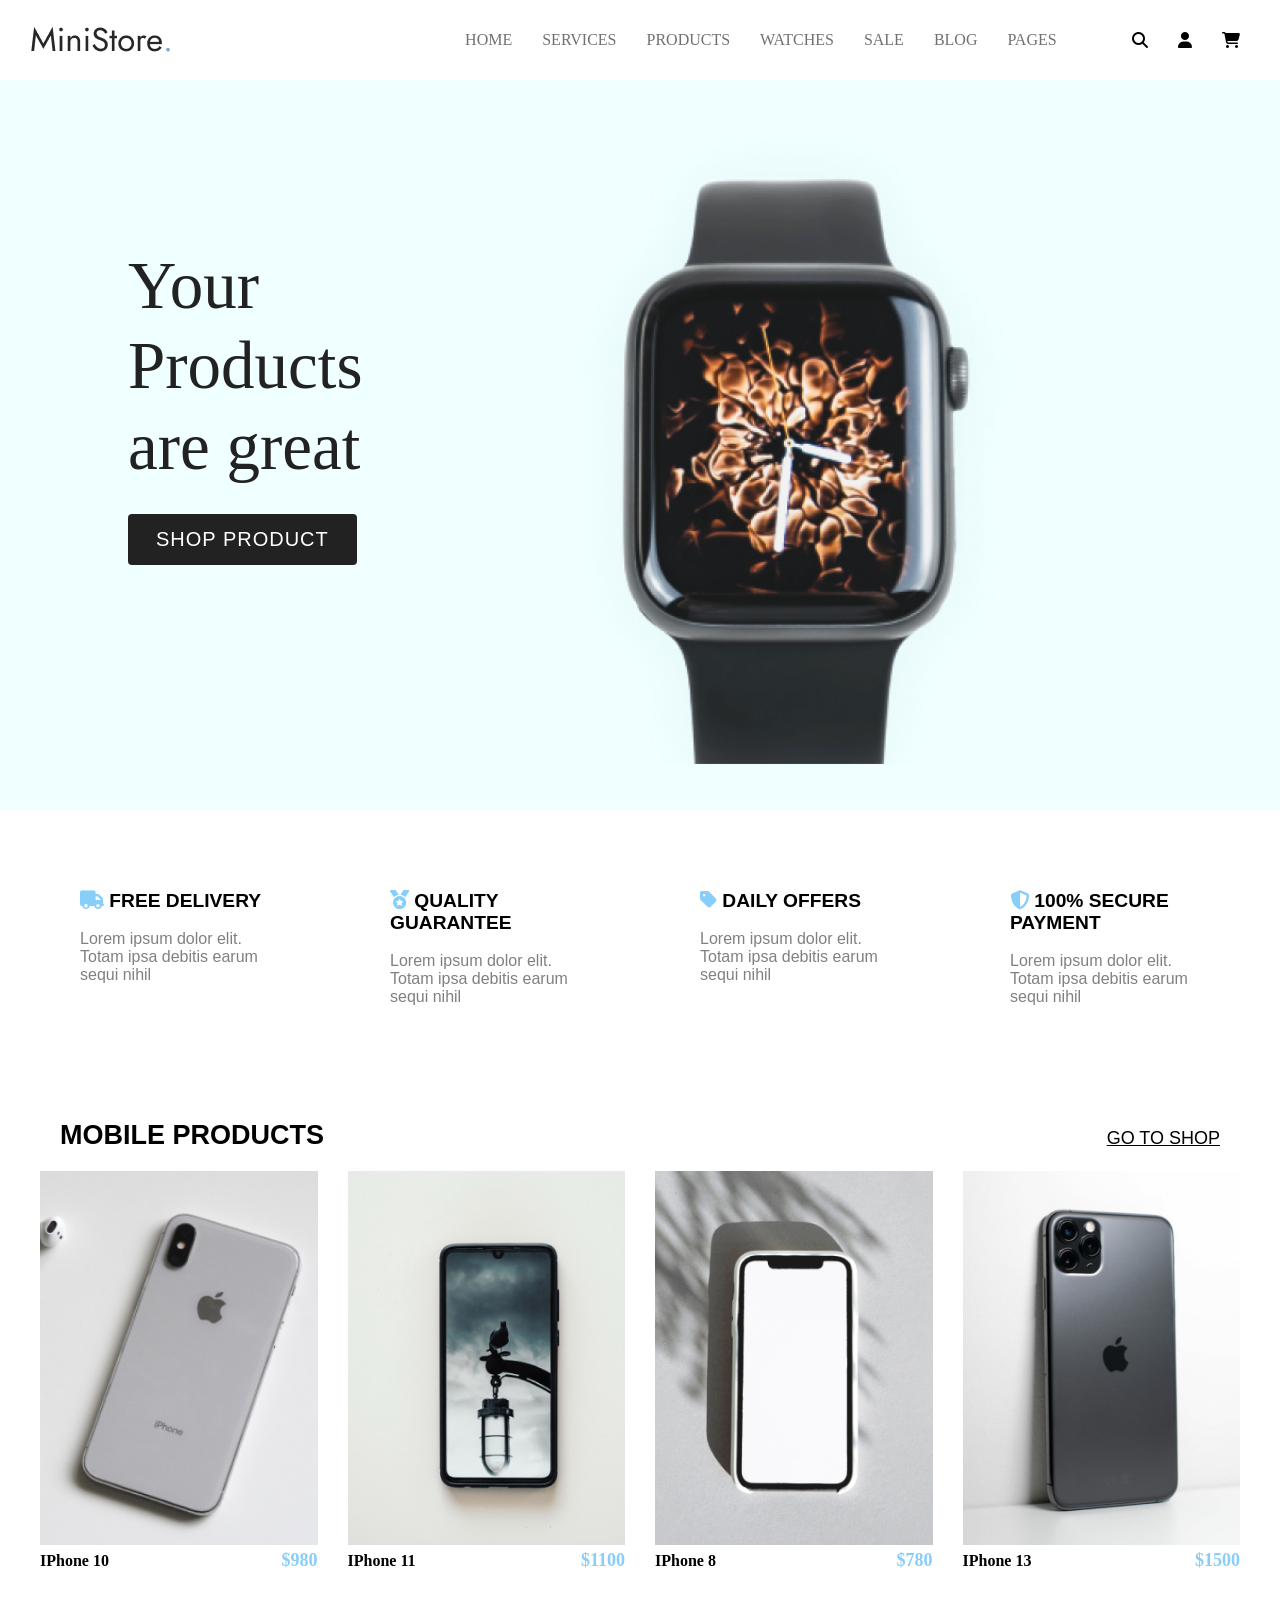
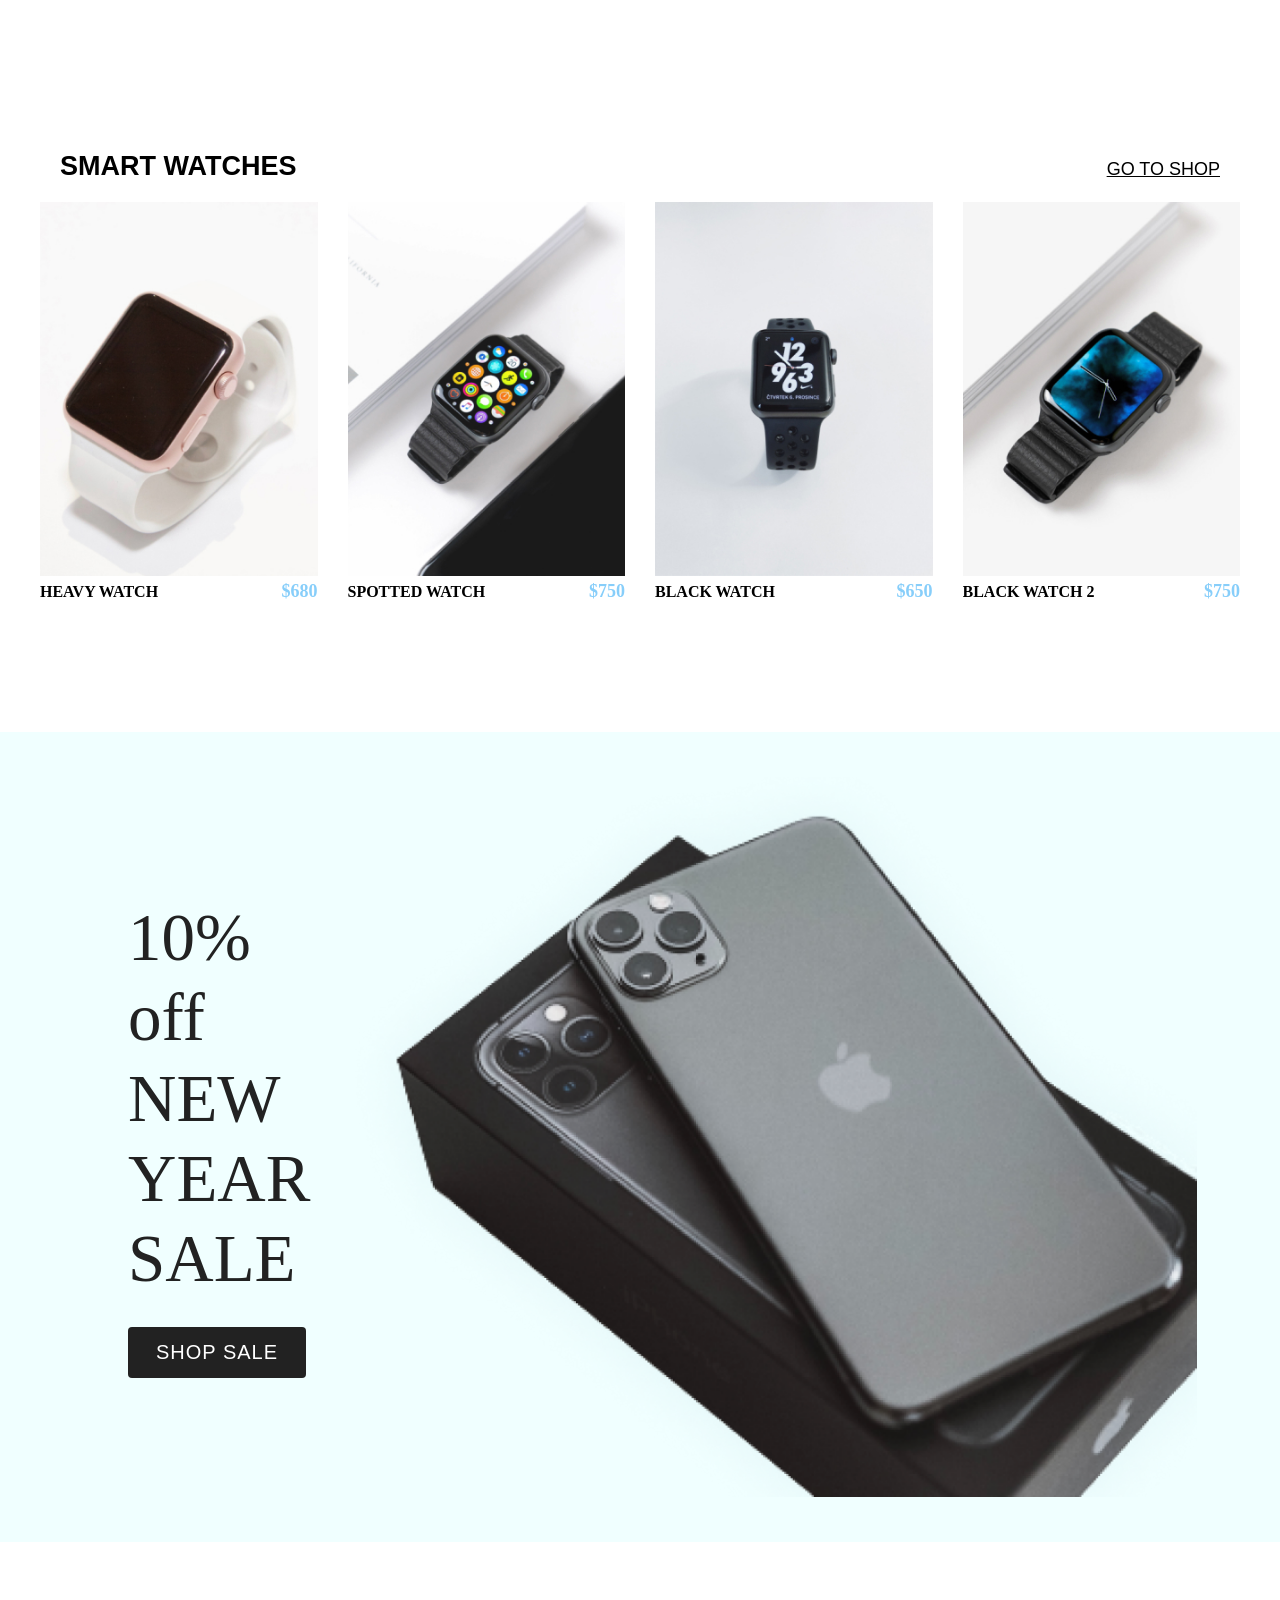
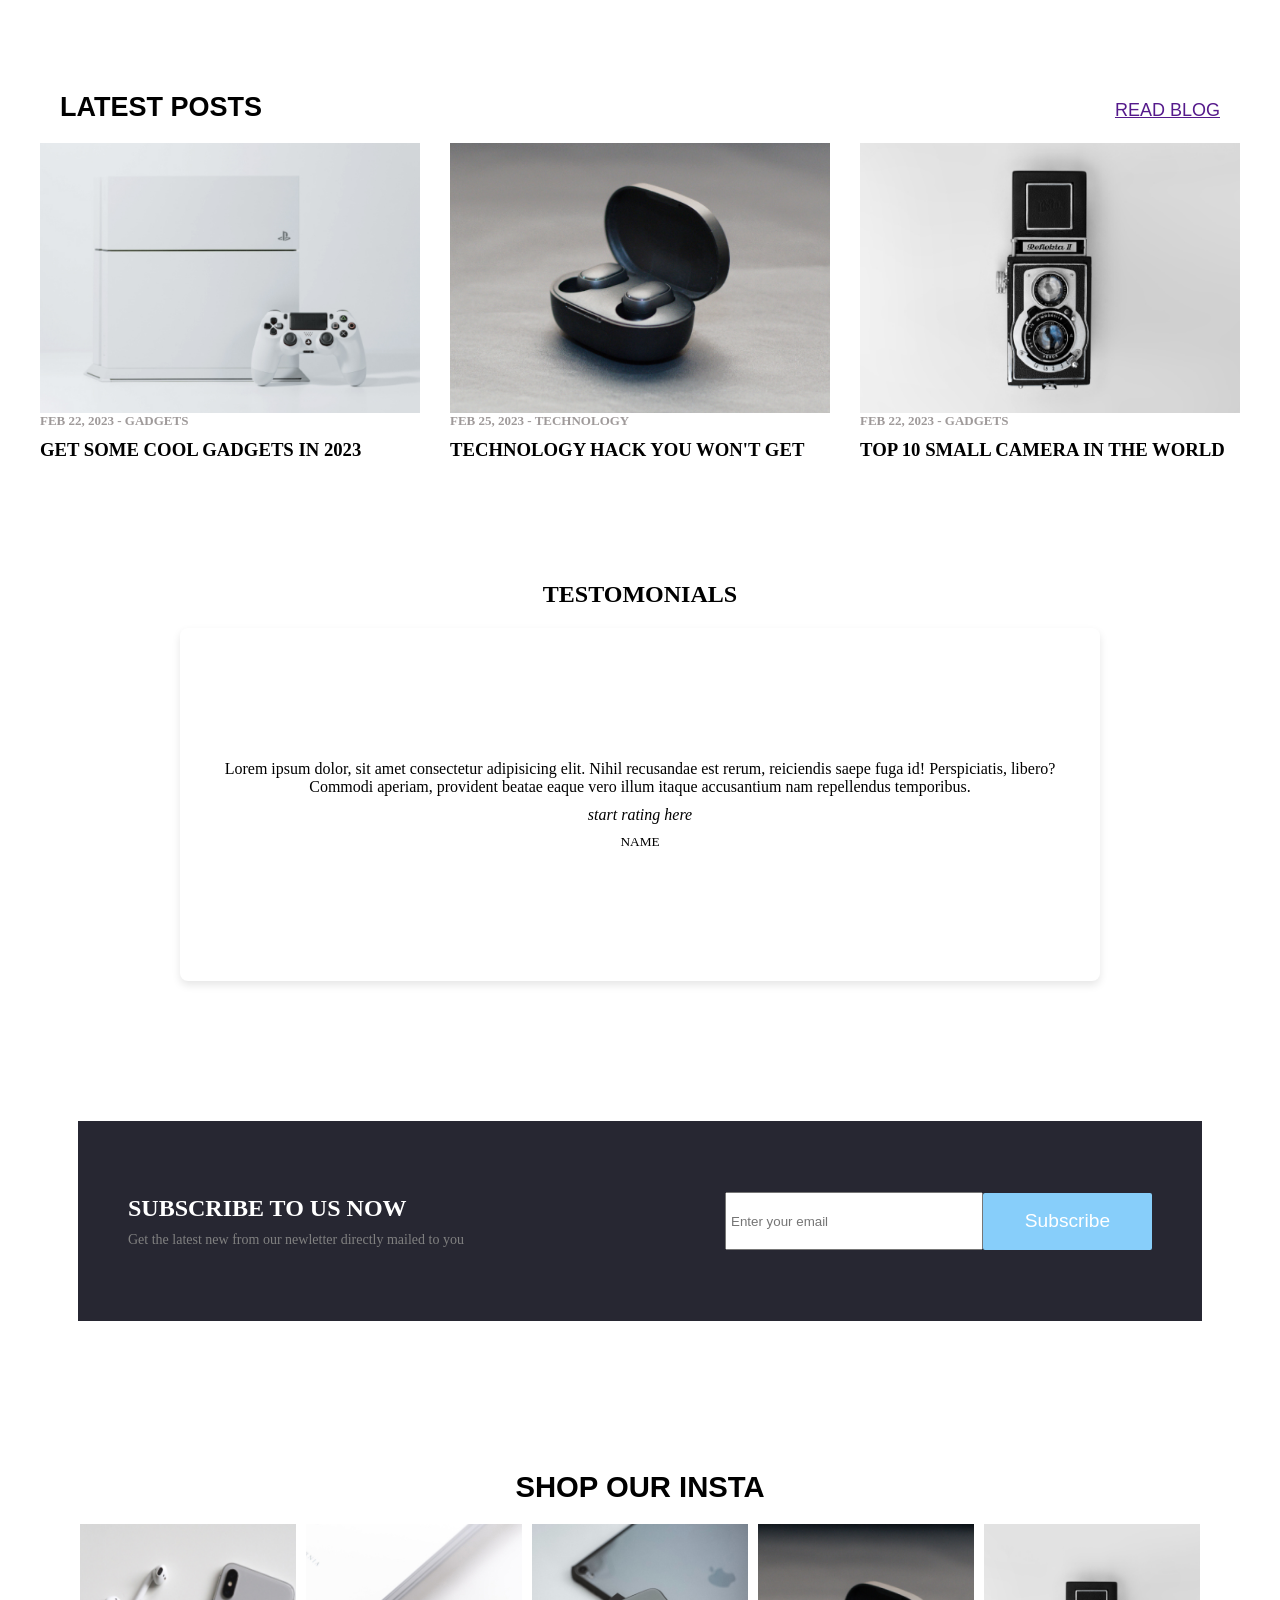
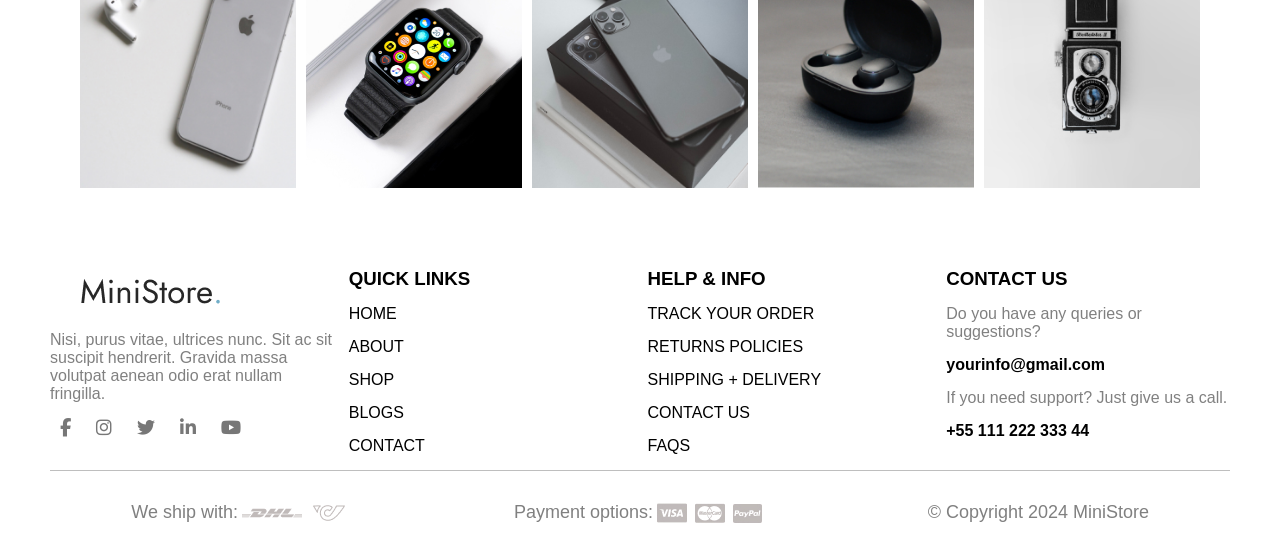
==== MiniStore/index.html @ f63fc15a "Project intialization" ====
<!DOCTYPE html>
<html lang="en">
<head>
    <meta charset="UTF-8">
    <meta name="viewport" content="width=device-width, initial-scale=1.0">
    <title>MiniStore</title>
    <link rel="stylesheet" href="nav.css">
    <link rel="stylesheet" href="home.css">
    <link rel="stylesheet" href="footer.css">
    <link rel="stylesheet" href="blog.css">
    <link rel="stylesheet" href="sale.css">
    <link rel="stylesheet" href="services.css">
    <link rel="stylesheet" href="subcribe.css">
    <link rel="stylesheet" href="testomonials.css">
    <link rel="stylesheet" href="products.css">
    <link rel="stylesheet" href="watches.css">
    <link rel="stylesheet" href="insta.css">
    <link rel="stylesheet" href="index.css">
    <link rel="stylesheet" href="container.css">
    <link rel="stylesheet" href="https://cdnjs.cloudflare.com/ajax/libs/font-awesome/6.6.0/css/all.min.css" integrity="sha512-Kc323vGBEqzTmouAECnVceyQqyqdsSiqLQISBL29aUW4U/M7pSPA/gEUZQqv1cwx4OnYxTxve5UMg5GT6L4JJg==" crossorigin="anonymous" referrerpolicy="no-referrer" />
</head>
<body>
    <nav>
        <div class="logo"><img src="./images/main-logo.png" alt="MiniStore" /></div>
        <div class="util">
            <a href="#">HOME</a>
            <a href="#">SERVICES</a>
            <a href="#">PRODUCTS</a>
            <a href="#">WATCHES</a>
            <a href="#">SALE</a>
            <a href="#">BLOG</a>
            <a class="pages">
                PAGES 
                <div class="pages-content">
                    <section class="page">
                        ABOUT
                    </section>

                    <section class="page">
                        BLOG
                    </section>

                    <section class="page">
                        SHOP
                    </section>

                    <section class="page">
                        CART
                    </section>

                    <section class="page">
                        CHECKOUT
                    </section>

                    <section class="page">
                        SINGLE POST
                    </section>

                    <section class="page">
                        SINGLE PRODUCT
                    </section>

                    <section class="page">
                        CONTACT
                    </section>
                </div>
            </a>
        </div>
        <div class="search-prof-cart">
            <i class="fa-solid fa-magnifying-glass"></i>
            <i class="fa-solid fa-user"></i>
            <i class="fa-solid fa-cart-shopping"></i>
        </div>
    </nav>
    <div class="search-window hidden">
        <section class="bar">
                <div class="searchbar"><input type="text" placeholder=" Type and press enter"><i class="fa-solid fa-magnifying-glass"></i> </div>
            <small>browse categories</small>
            <ul class="cats">
                <li class="category">Mobile Phones</li> / <li class="category">Mobile Phones</li> /<li class="category">Mobile Phones</li> /<li class="category">Mobile Phones</li> /
            </ul>
        </section>
    </div>
    <div class="container">
        <div class="home">
            <div class="home-cards">
                <div class="home-card">
                        <div class="left-side">
                            <h4 class="banner-text">
                                Your Products are great
                            </h4>
                            <button class="shop-product">SHOP PRODUCT</button>
                        </div>
                        <div class="img-container">
                            <img src="./images/banner-image.png" alt="banner-image" class="banner">
                        </div>
                </div>
            </div>
        </div>
        <div class="services">
            <div class="service">
                
                <h4><i class="fa-solid fa-truck"></i> FREE DELIVERY</h4>
                <br>
                <p class="bottom-text">Lorem ipsum dolor elit. Totam ipsa debitis earum sequi nihil </p>
            </div>
            <div class="service">
                
                <H4><i class="fa-solid fa-medal"></i> QUALITY GUARANTEE</H4>
                <br>
                <p class="bottom-text">Lorem ipsum dolor elit. Totam ipsa debitis earum sequi nihil </p>
            </div>
            <div class="service">
                
                <H4><i class="fa-solid fa-tag"></i> DAILY OFFERS</H4>
                <br>
                <p class="bottom-text">Lorem ipsum dolor elit. Totam ipsa debitis earum sequi nihil </p>
            </div>
            <div class="service">
                
                <H4><i class="fa-solid fa-shield-halved"></i> 100% SECURE PAYMENT</H4>
                <br>
                <p class="bottom-text">Lorem ipsum dolor elit. Totam ipsa debitis earum sequi nihil </p>
            </div>
        </div>


        <div class="products">
            <div class="product-title"><h2>MOBILE PRODUCTS</h2> <a href="">GO TO SHOP</a></div>
            <div class="cards">
                <div class="card">
                    <button class="add-cart">Add to Cart  <i class="fa-solid fa-cart-shopping"></i></button>
                    <img src="./images/product-item1.jpg" alt="" class="product-image">
                    <div class="info">
                        <h4 class="product-name">IPhone 10</h4>
                        <h4 class="price">$980</h4>
                    </div>
                </div>
                <div class="card">
                    <button class="add-cart">Add to Cart  <i class="fa-solid fa-cart-shopping"></i></button>
                    <img src="./images/product-item2.jpg" alt="" class="product-image">
                    <div class="info">
                        <h4 class="product-name">IPhone 11</h4>
                        <h4 class="price">$1100</h4>
                    </div>
                </div>
                <div class="card">
                    <button class="add-cart">Add to Cart   <i class="fa-solid fa-cart-shopping"></i></button>
                    <img src="./images/product-item3.jpg" alt="" class="product-image">
                    <div class="info">
                        <h4 class="product-name">IPhone 8</h4>
                        <h4 class="price">$780</h4>
                    </div>
                </div>
                <div class="card">
                    <button class="add-cart">Add to Cart  <i class="fa-solid fa-cart-shopping"></i></button>
                    <img src="./images/product-item4.jpg" alt="" class="product-image">
                    <div class="info">
                        <h4 class="product-name">IPhone 13</h4>
                        <h4 class="price">$1500</h4>
                    </div>
                </div>
            </div>
        </div>
        
        <div class="watches">
            <div class="products">
                <div class="product-title"><h2>SMART WATCHES</h2> <a href="">GO TO SHOP</a></div>
                <div class="cards">
                    <div class="card">
                        <button class="add-cart">Add to Cart <i class="fa-solid fa-cart-shopping"></i></button>
                        <img src="./images/product-item6.jpg" alt="" class="product-image">
                        <div class="info">
                            <h4 class="product-name">HEAVY WATCH</h4>
                            <h4 class="price">$680</h4>
                        </div>
                    </div>
                    <div class="card">
                        <button class="add-cart">Add to Cart <i class="fa-solid fa-cart-shopping"></i></button>
                        <img src="./images/product-item7.jpg" alt="" class="product-image">
                        <div class="info">
                            <h4 class="product-name">SPOTTED WATCH</h4>
                            <h4 class="price">$750</h4>
                        </div>
                    </div>
                    <div class="card">
                        <button class="add-cart">Add to Cart <i class="fa-solid fa-cart-shopping"></i></button>
                        <img src="./images/product-item8.jpg" alt="" class="product-image">
                        <div class="info">
                            <h4 class="product-name">BLACK WATCH</h4>
                            <h4 class="price">$650</h4>
                        </div>
                    </div>
                    <div class="card">
                        <button class="add-cart">Add to Cart <i class="fa-solid fa-cart-shopping"></i></button>
                        <img src="./images/product-item9.jpg" alt="" class="product-image">
                        <div class="info">
                            <h4 class="product-name">BLACK WATCH 2</h4>
                            <h4 class="price">$750</h4>
                        </div>
                </div>
            </div>
            
        </div>

        <div class="sale">
            <div class="home">
                <div class="home-cards">
                    <div class="home-card">
                            <div class="left-side">
                                <h4 class="banner-text">
                                    10% off <br>
                                    NEW YEAR SALE
                                </h4>
                                <button class="shop-product">SHOP SALE</button>
                            </div>
                            <div class="img-container">
                                <img src="./images/single-image1.png" alt="banner-image" class="banner">
                            </div>
                    </div>
                </div>
            </div>
        </div>


        <div class="blog">
                <div class="blog-title"><h2>LATEST POSTS</h2> <a href="">READ BLOG</a></div>
                <div class="blog-cards">
                    <div class="blog-card">
                        <img src="./images/post-item1.jpg" alt="" class="blog-image">
                        <div class="blog-info">
                            <h4>FEB 22, 2023 - GADGETS</h4>
                            <h3>GET SOME COOL GADGETS IN 2023</h3>
                        </div>
                    </div>
                    <div class="blog-card">
                        <img src="./images/post-item2.jpg" alt="" class="blog-image">
                        <div class="blog-info">
                            <h4>FEB 25, 2023 - TECHNOLOGY</h4>
                            <h3>TECHNOLOGY HACK YOU WON'T GET</h3>
                        </div>
                    </div>
                    <div class="blog-card">
                        <img src="./images/post-item3.jpg" alt="" class="blog-image">
                        <div class="blog-info">
                            <h4>FEB 22, 2023 - GADGETS</h4>
                            <h3>TOP 10 SMALL CAMERA IN THE WORLD</h3>
                        </div>
                    </div>
                </div>

                
        </div>

        <div class="testomonials">
            <h2>TESTOMONIALS</h2>
            <div class="t-card">
                Lorem ipsum dolor, sit amet consectetur adipisicing elit. Nihil recusandae est rerum, reiciendis saepe fuga id! Perspiciatis, libero? Commodi aperiam, provident beatae eaque vero illum itaque accusantium nam repellendus temporibus.
                <i>start rating here</i>
                <small>NAME</small>
            </div>
        </div>


        <div class="subscribe">
            <div class="text-content">
                <h3>SUBSCRIBE TO US NOW</h3>
                <p>Get the latest new from our newletter directly mailed to you</p>
            </div>
            <div class="input-sub">
                <input type="text" class="sub-text" placeholder=" Enter your email"><button class="sub-btn">Subscribe</button>
            </div>
        </div>


        <div class="insta">
            <div class="insta-title"><H3>SHOP OUR INSTA</H3></div>
            <div class="insta-cards">
                <div class="insta-card">
                    <i class="fab fa-instagram"></i>
                    <img src="./images/insta-item1.jpg" alt="" class="insta-image">
                </div>
                <div class="insta-card">
                    <i class="fab fa-instagram"></i>
                    <img src="./images/insta-item2.jpg" alt=""class='insta-image'>
                </div>
                <div class="insta-card">
                    <i class="fab fa-instagram"></i>
                    <img src="./images/insta-item3.jpg" alt="" class="insta-image">
                </div>
                <div class="insta-card">
                    <i class="fab fa-instagram"></i>
                    <img src="./images/insta-item4.jpg" alt="" class="insta-image">
                </div>
                <div class="insta-card">
                    <i class="fab fa-instagram"></i>
                    <img src="./images/insta-item5.jpg" alt="" class="insta-image">
                </div>
                
            </div>
        </div>


        <footer id="footer">
            <div class="company-social">
                <div class="logo">
                    <img src="./images/main-logo.png" alt="MiniStore" />
                </div>
                <div class="bottom-text">
                    Nisi, purus vitae, ultrices nunc. Sit ac sit suscipit hendrerit. Gravida massa volutpat aenean odio erat nullam fringilla.
                </div>
                <div class="socials">
                    <a href="https://www.facebook.com" target="_blank">
                        <i class="fab fa-facebook-f"></i>
                    </a>
                    <a href="https://www.instagram.com" target="_blank">
                        <i class="fab fa-instagram"></i>
                    </a>
                    <a href="https://www.twitter.com" target="_blank">
                        <i class="fab fa-twitter"></i>
                    </a>
                    <a href="https://www.linkedin.com" target="_blank">
                        <i class="fab fa-linkedin-in"></i>
                    </a>
                    <a href="https://www.youtube.com" target="_blank">
                        <i class="fab fa-youtube"></i>
                    </a>
                </div>
            </div>
            <div class="quick-links">
                <h3>QUICK LINKS</h3>
                <a>HOME</a>
                <a>ABOUT</a>
                <a>SHOP</a>
                <a>BLOGS</a>
                <a>CONTACT</a>
            </div>
            <div class="help">
                <h3>HELP & INFO</h3>
                <a>TRACK YOUR ORDER</a>
                <a>RETURNS POLICIES</a>
                <a>SHIPPING + DELIVERY</a>
                <a>CONTACT US</a>
                <a>FAQS</a>
            </div>
            <div class="contact-us">
                <h3>CONTACT US</h3>
                <p>Do you have any queries or suggestions?</p>
                <h4>yourinfo@gmail.com</h4>
                <p>If you need support? Just give us a call.</p>
                <h4>+55 111 222 333 44</h4>
            </div>
            <div class='line'></div>
            <div class="ship-with">
                <p>We ship with: </p>
                <img src="./images/dhl.png" alt="">
                <img src="./images/shippingcard.png" alt="">
            </div>
            <div class="payment-methods">
                <p>Payment options: </p>
                <img src="./images/visa.jpg" alt="">  
                <img src="./images/mastercard.jpg" alt="">
                <img src="./images/paypal.jpg" alt="">
            </div>
            <div class="copyright">
                <p>© Copyright 2024 MiniStore</p>
            </div>

        </footer>
        
    </div>
    <script src="index.js"></script>
</body>
</html>
---- MiniStore/nav.css ----
nav{
    display: grid;
    grid-template-columns: repeat(12,1fr);
    position: fixed;
    background-color: white;
    width: 100%;
    height: 80px;
    z-index: 10000000000;
}
.logo{
    display: flex;
    grid-column: 1/3;
    /* background-color: aqua; */
    align-items: center;
    padding-left:30px ;
}
.util{
    grid-column: 3/11;
    /* background-color: bisque; */
    display: flex;
    justify-content: flex-end;
    gap: 30px;
    padding-right:10px ;
    align-items: center;
}
.util a{
    text-decoration: none;
    color:#717171;
}
.util a:hover{
    color:#72AEC8;
    transition: 0.4s;
}
.search-prof-cart{
    padding-left: 10px;
    grid-column: 11/14;
    /* background-color: seagreen; */
    display: flex;
    gap: 30px;
    align-items: center;
    justify-content: flex-end;
    margin-right: 40px;
}
.search-prof-cart i:hover{
    cursor: pointer;
}
.hidden{
    display: none;
}
.pages:hover{
    cursor: pointer;
}
.pages {

}
  
.pages-content {
    display: none;
    position: absolute;
    background-color: #f9f9f9;
    z-index: 1;
}
  
.pages:hover .pages-content {
    display: flex;
    flex-direction: column;
    background-color: whitesmoke;
    border: 0.4px solid black;
    width: 180px;
    justify-content: space-around;
    color:black;
}
.pages-content .page:hover{
    background-color: #d1d0d6de;
}
.page{
    padding: 10px;
}
.search-window{
    /* border-radius: 5px;
    border: 1px solid black; */
    width: 100%;
    height: 100%;
}
.search-window .bar{
    display: flex;
    justify-content: center;
    align-items: center;
    gap: 10px;
    flex-direction: column;
}
.searchbar{
    width: 100%;
}
.search-window .bar .searchbar input{
    border: 1px solid black;
    border-radius: 20px;
    width: 70%;
    height: 30px;
}
---- MiniStore/home.css ----
.home {
    display: flex;
    justify-content: center;
    align-items: center;
    height: 90vh;
    background-color: azure;
}

.home-cards {
    width: 80%;
    display: flex;
    justify-content: space-between;
    align-items: center;
    max-width: 1200px;
    padding: 28px;
}

.home-card {
    display: flex;
    width: 100%;
    justify-content: space-between;
    align-items: center;
}

.left-side {
    flex: 6;
    padding-right: 28px;
}

.banner-text {
    font-size: 67px;
    color: #222;
    line-height: 1.2;
    font-weight: 300;
}

.shop-product {
    margin-top: 28px;
    background-color: #222;
    color: white;
    padding: 14px 28px;
    font-size: 20px;
    border: none;
    border-radius: 4px;
    cursor: pointer;
    letter-spacing: 1px;
    text-transform: uppercase;
    transition: background-color 0.3s ease;
}

.shop-product:hover {
    background-color: #444;
}

.img-container {
    flex: 4;
    display: flex;
    justify-content: center;
    align-items: center;
}

.img-container img {
    max-width: 100dvh;
    height: 80dvh;
}
---- MiniStore/footer.css ----
#footer{
    margin: 50px;
    display: grid;
    grid-template-columns: repeat(12,1fr);
    grid-template-rows: repeat(3,1fr);
    gap: 15px;
    font-family: 'Segoe UI', Tahoma, Geneva, Verdana, sans-serif;
}
/* start footer upper*/
.company-social{

    display: flex;
    grid-column: 1/4;
    grid-row: 1/3;
    flex-direction: column;
    flex-wrap: wrap;
    width: 100%;
    gap: 15px;
}
.quick-links{

    display: flex;
    grid-column: 4/7;
    grid-row: 1/3;
    flex-direction: column;
    flex-wrap: wrap;
    width: 100%;
    gap: 15px;
}
.quick-links a:hover{
    color: #0073e6;
    transition: 0.2s;
    cursor: pointer;
}
.help a:hover{
    color: #0073e6;
    transition: 0.2s;
    cursor: pointer;
}
.help h4{
    font-weight: lighter;
}
.help{

    display: flex;
    grid-column: 7/10;
    grid-row: 1/3;
    flex-direction: column;
    flex-wrap: wrap;
    width: 100%;
    gap: 15px;
}
.contact-us{
    width: 100%;
    display: flex;
    grid-column: 10/13;
    grid-row: 1/3;
    flex-direction: column;
    flex-wrap: wrap;
    gap: 15px;
}
.contact-us p{
    color: grey;
}

.socials a {
    text-decoration: none;
    color: #777;
    font-size: 18px; /* adjust icon size*/
    transition: color 0.3s;
    margin: 10px;
}

.socials a:hover {
    color: #0073e6;
}
/* end footer upper*/

/* start footer lower*/
.ship-with, .payment-methods, .copyright{
    display: flex;
    justify-content: center;
    align-items: center;
    color: grey;
    font-size: large;
    font-family: 'Segoe UI', Tahoma, Geneva, Verdana, sans-serif;
}
.ship-with{
    grid-row: 3/4;
    grid-column: 1/5;
}
.payment-methods{
    grid-row: 3/4;
    grid-column: 5/9;
}
.payment-methods img ,.ship-with img{
    margin: 4px;
}
.copyright{
    display: flex;
    grid-row: 3/4;
    grid-column: 9/13;
}
/* end footer lower*/
.line{/*i want to override margin of the footer and give the line 100vw for width*/
    grid-column: 1/13;
    grid-row: 3/3;
    border-top: solid 1px rgba(0, 0, 0, 0.253) ;
}
---- MiniStore/blog.css ----
.blog{
    font-weight: light;
    padding: 30px;
    margin: 10px;

}
.blog-cards{
    display: grid;
    grid-template-columns: repeat(3,1fr);
    gap: 30px;
    margin: auto;
    width: 100%;
}
.blog-title{
    display: flex;
    justify-content: space-between;
    align-items: baseline;
    padding: 10px;
    margin: 10px;
    font-weight: lighter;
    font-size: large;
    font-family:Arial, Helvetica, sans-serif;
}
.blog-card{
    position: relative;
    display: flex;
    grid-column: span 1;
    flex-direction: column;
    overflow: hidden;
    width: 100%;

}
.blog-image{
    width: 100%;
    display: block;
}

.blog-info{
    display: flex;
    flex-direction: column;
    gap: 10px;
    align-items: baseline;

}
.blog-info h4{
    color: rgb(159, 154, 154);
    font-size: small;
    
}
---- MiniStore/sale.css ----
.sale{
    margin-top: 100px;
    margin-bottom: 100px;
}
---- MiniStore/services.css ----
.services{
    font-family: sans-serif;
    display: flex;
    justify-content: space-around;
    padding: 10px;
    margin: 10px;
    font-weight: lighter;
}
.service{
    display: flex;
    flex-direction: column;
    height: 100px;
    background-color: white;
    padding: 60px;
    width: 350px;
}
.service h4{
    font-size: larger;
}
.bottom-text{
    color: grey;
}
.service h4 i{
    color: lightskyblue;
}
---- MiniStore/subcribe.css ----
.subscribe{
    display: grid;
    width: 80%;
    grid-template-columns: repeat(12,1fr);
    margin: auto;
    margin-top: 100px;
    margin-bottom: 100px;
    background-color: rgb(39, 39, 50);
    color: white;
    padding: 50px;
    font-family: 'Times New Roman', Times, serif;
    height: 100px;
}
.subscribe .text-content{
    grid-column: 1/8;
    display: flex;
    justify-content: center;
    flex-direction: column;
}
.text-content h3{
    font-size: 24px;
}
.text-content p{
    font-weight: light;
    margin-top: 10px;
    font-size: 14px;
    color: grey;
}
.subscribe .input-sub{
    grid-column: 8/13;
    display: flex;
    align-items: center;
    justify-content: center;
}
.input-sub input{
    width: 60%;
    height: 6dvh;
    outline: none;
    margin-right: 0;
}

.sub-btn{
    background-color: lightskyblue;
    width: 40%;
    height: 6.3dvh;
    color: white;
    font-size: larger;
    outline-color: transparent;
    border: none;
    border-radius: 2px;
    margin-left: 0;
}
.sub-btn:hover{
    background-color: rgb(39, 39, 50);
    transition: .3s;
}
---- MiniStore/testomonials.css ----
.testomonials {
    height: 400px;
    margin: 50px;
    display: flex;
    flex-direction: column;
    align-items: center;
    justify-content: center; 
    text-align: center;
    padding: 40px;
}

.testomonials h2 {
    margin: 0; /* Remove default margin if needed */
    padding-bottom: 20px; /* Add space below the heading if desired */
}

.t-card {
    background-color: white;
    padding: 20px; 
    border-radius: 8px; 
    box-shadow: 0 4px 8px rgba(0, 0, 0, 0.1);
    max-width: 80%; 
    margin: 0 auto;
    text-align: center; 
    height: 80%;
    display: flex;
    align-items: center;
    flex-direction: column;
    justify-content: center;
    gap: 10px;
}
---- MiniStore/products.css ----
.products{
    font-weight: light;
    padding: 30px;
    margin: 10px;

}
.cards{
    display: grid;
    grid-template-columns: repeat(12,1fr);
    gap: 30px;
    margin: auto;
    width: 100%;
}
.product-title{
    display: flex;
    justify-content: space-between;
    align-items: baseline;
    padding: 10px;
    margin: 10px;
    font-weight: lighter;
    font-size: large;
    font-family:Arial, Helvetica, sans-serif;
}
.card{
    position: relative;
    display: flex;
    grid-column: span 3;
    flex-direction: column;
    overflow: hidden;
    width: 100%;

}
.product-image{
    width: 100%;
    display: block;
}
.add-cart {
    position: absolute;
    top: 80%; /* start from the middle of the card*/
    left: 50%;
    width: 300px; 
    height: 40px;
    background-color: rgb(31, 30, 30);
    color: white;
    border-radius: 3px;
    font-family: 'Segoe UI', Tahoma, Geneva, Verdana, sans-serif;
    font-size: large;
    transform: translate(-50%, 50%); /* center the button and start off-screen */
    transition: transform 0.3s ease, opacity 0.3s ease; /* smooth transiotn for hover*/
    opacity: 0; 
    border: none;
    text-align: center;
}

.card:hover .add-cart {
    transform: translate(-50%, -50%); /*center the button in the middle*/
    opacity: 1; /* Show button on hover */
}

.add-cart:hover {
    background-color: lightskyblue; 
    transition: 0.6s; 
}
.info{
    display: flex;
    justify-content: space-between;
    align-items: baseline;
}
.price {
    font-size: large;
    color:  lightskyblue;
    margin-top: 5px;
}
.products a{
    color: black;
    font-weight: lighter;
    text-decoration-line: underline ;
    font-size: 18px;
}
.products a:hover{
    text-decoration: none;
}
---- MiniStore/watches.css ----
.watches{
    margin-top: 100px;
    margin-bottom: 100px;
}
.products{
    font-weight: light;
    padding: 30px;
    margin: 10px;

}
.cards{
    display: grid;
    grid-template-columns: repeat(12,1fr);
    gap: 30px;
    margin: auto;
    width: 100%;
}
.product-title{
    display: flex;
    justify-content: space-between;
    align-items: baseline;
    padding: 10px;
    margin: 10px;
    font-weight: lighter;
    font-size: large;
    font-family:Arial, Helvetica, sans-serif;
}
.card{
    position: relative;
    display: flex;
    grid-column: span 3;
    flex-direction: column;
    overflow: hidden;
    width: 100%;

}
.product-image{
    width: 100%;
    display: block;
}
.add-cart {
    position: absolute;
    top: 80%; /* start from the middle of the card*/
    left: 50%;
    width: 300px; 
    height: 40px;
    background-color: rgb(31, 30, 30);
    color: white;
    border-radius: 3px;
    font-family: 'Segoe UI', Tahoma, Geneva, Verdana, sans-serif;
    font-size: large;
    transform: translate(-50%, 50%); /* center the button and start off-screen */
    transition: transform 0.3s ease, opacity 0.3s ease; /* smooth transiotn for hover*/
    opacity: 0; /* Initially hidden */
    border: none;
    text-align: center;
}

.card:hover .add-cart {
    transform: translate(-50%, -50%); /*center the button in the middle*/
    opacity: 1; /* Show button on hover */
}

.add-cart:hover {
    background-color: lightskyblue; 
    transition: 0.6s; 
}
.info{
    display: flex;
    justify-content: space-between;
    align-items: baseline;
}
.price {
    font-size: large;
    color:  lightskyblue;
    margin-top: 5px;
}
.products a{
    color: black;
    font-weight: lighter;
    text-decoration-line: underline ;
    font-size: 18px;
}
.products a:hover{
    text-decoration: none;
}
---- MiniStore/insta.css ----
.insta{
    font-weight: light;
    padding: 30px;
    margin: 50px;
}
.insta-cards{
    display: grid;
    grid-template-columns: repeat(5,1fr);
    gap: 10px;
    margin: auto;
    width: 100%;
    height: 100%;
}
.insta-title{
    display: flex;
    justify-content: center;
    align-items: baseline;
    padding: 10px;
    margin: 10px;
    font-weight: lighter;
    font-size: 25px;
    font-family:Arial, Helvetica, sans-serif;
}
.insta-card{
    position: relative;
    display: flex;
    grid-column: span 1;
    flex-direction: column;
    overflow: hidden;
    width: 100%;

}
.insta-image{
    display: block;
    width: 100%;
    height: 100%;
    object-fit: cover;
}

.insta-card i{
    position: absolute;
    top: 50%; /* start from the middle of the card*/
    left: 50%;
    border-radius: 3px;
    transform: translate(-50%, 50%); /* center the button and start off-screen */
    transition: transform 0.7s ease, opacity 0.3s ease; /* smooth transiotn for hover*/
    opacity: 0; /* Initially hidden */
    font-size: 2rem;
}

.insta-card:hover i{
    transform: translate(-50%, -50%); /*center the button in the middle*/
    opacity: 1; /* Show button on hover */
}
---- MiniStore/index.css ----
*{
    padding: 0;
    margin: 0;
}
body {
    min-height: 100vh;}
html, body {
    height: 100%;
    margin: 0;
    padding: 0;
}
---- MiniStore/container.css ----
.container{
    margin: 0;
    padding: 9;
}
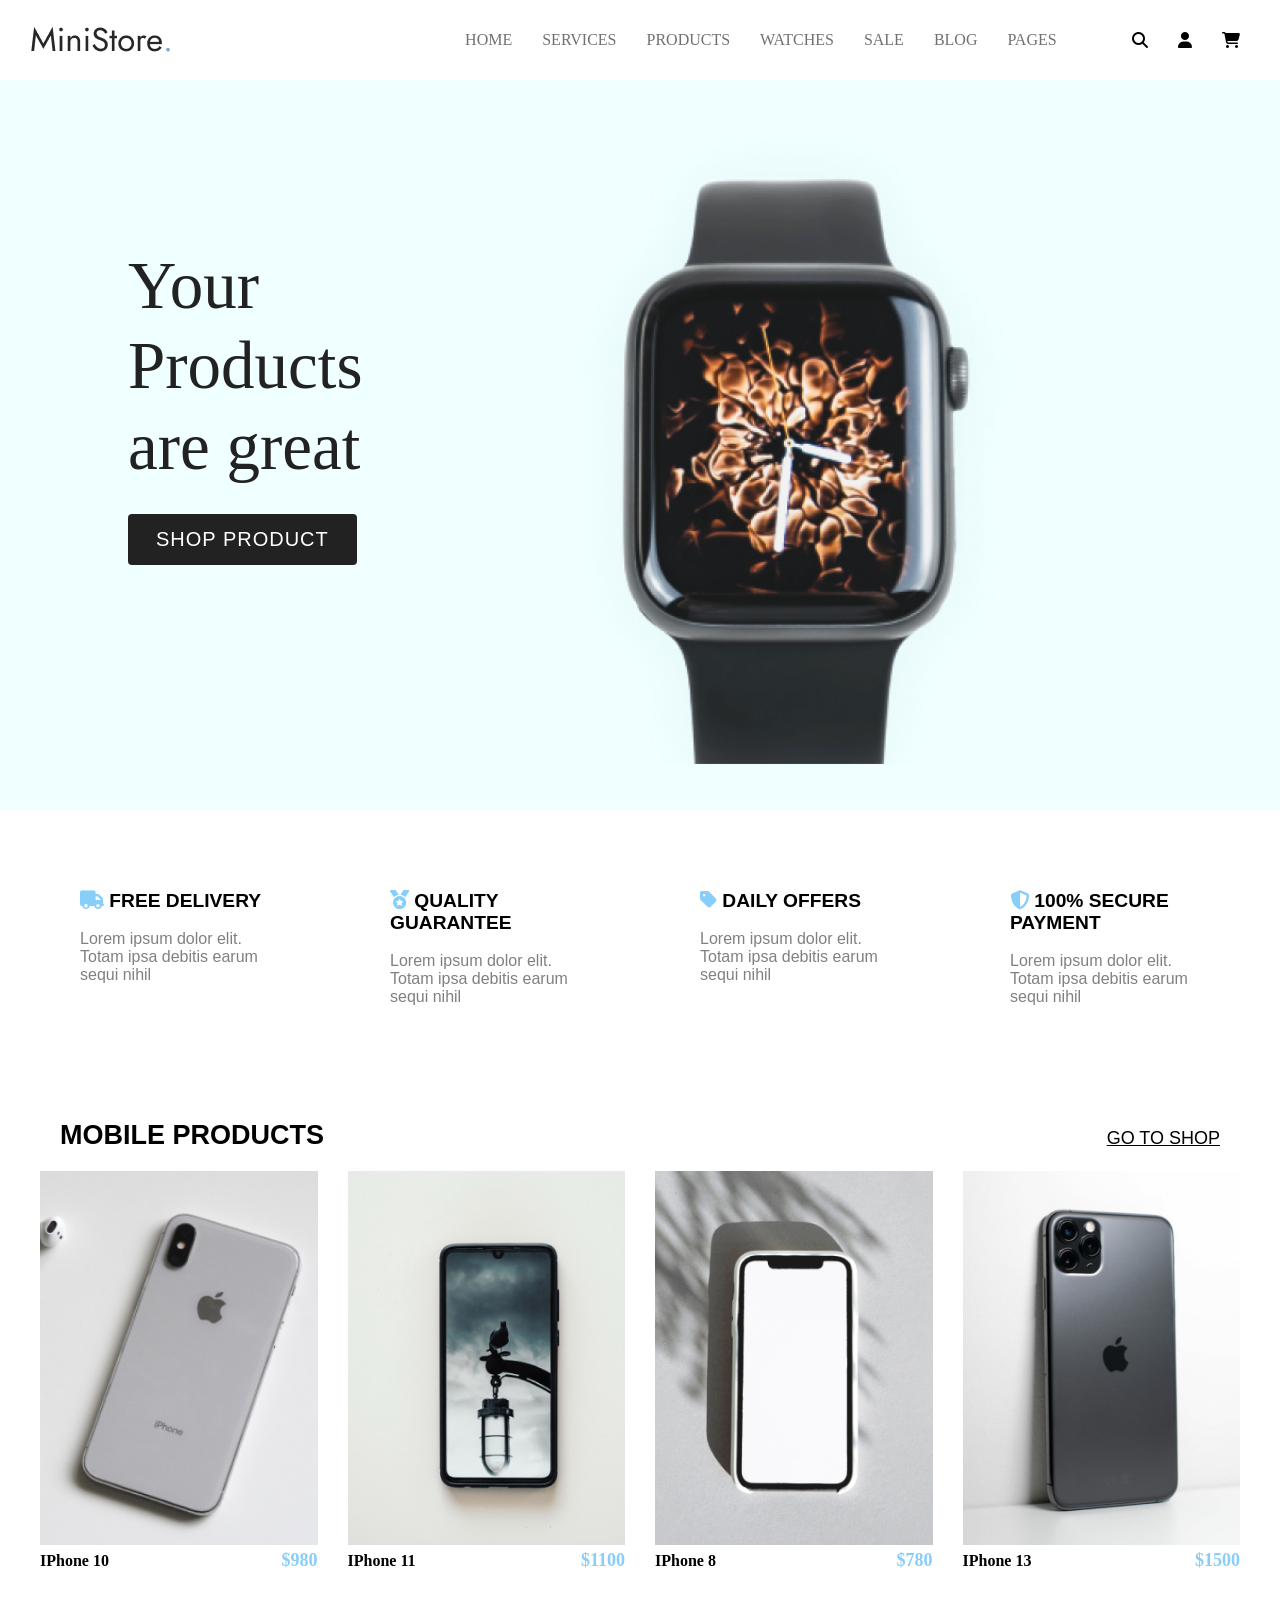
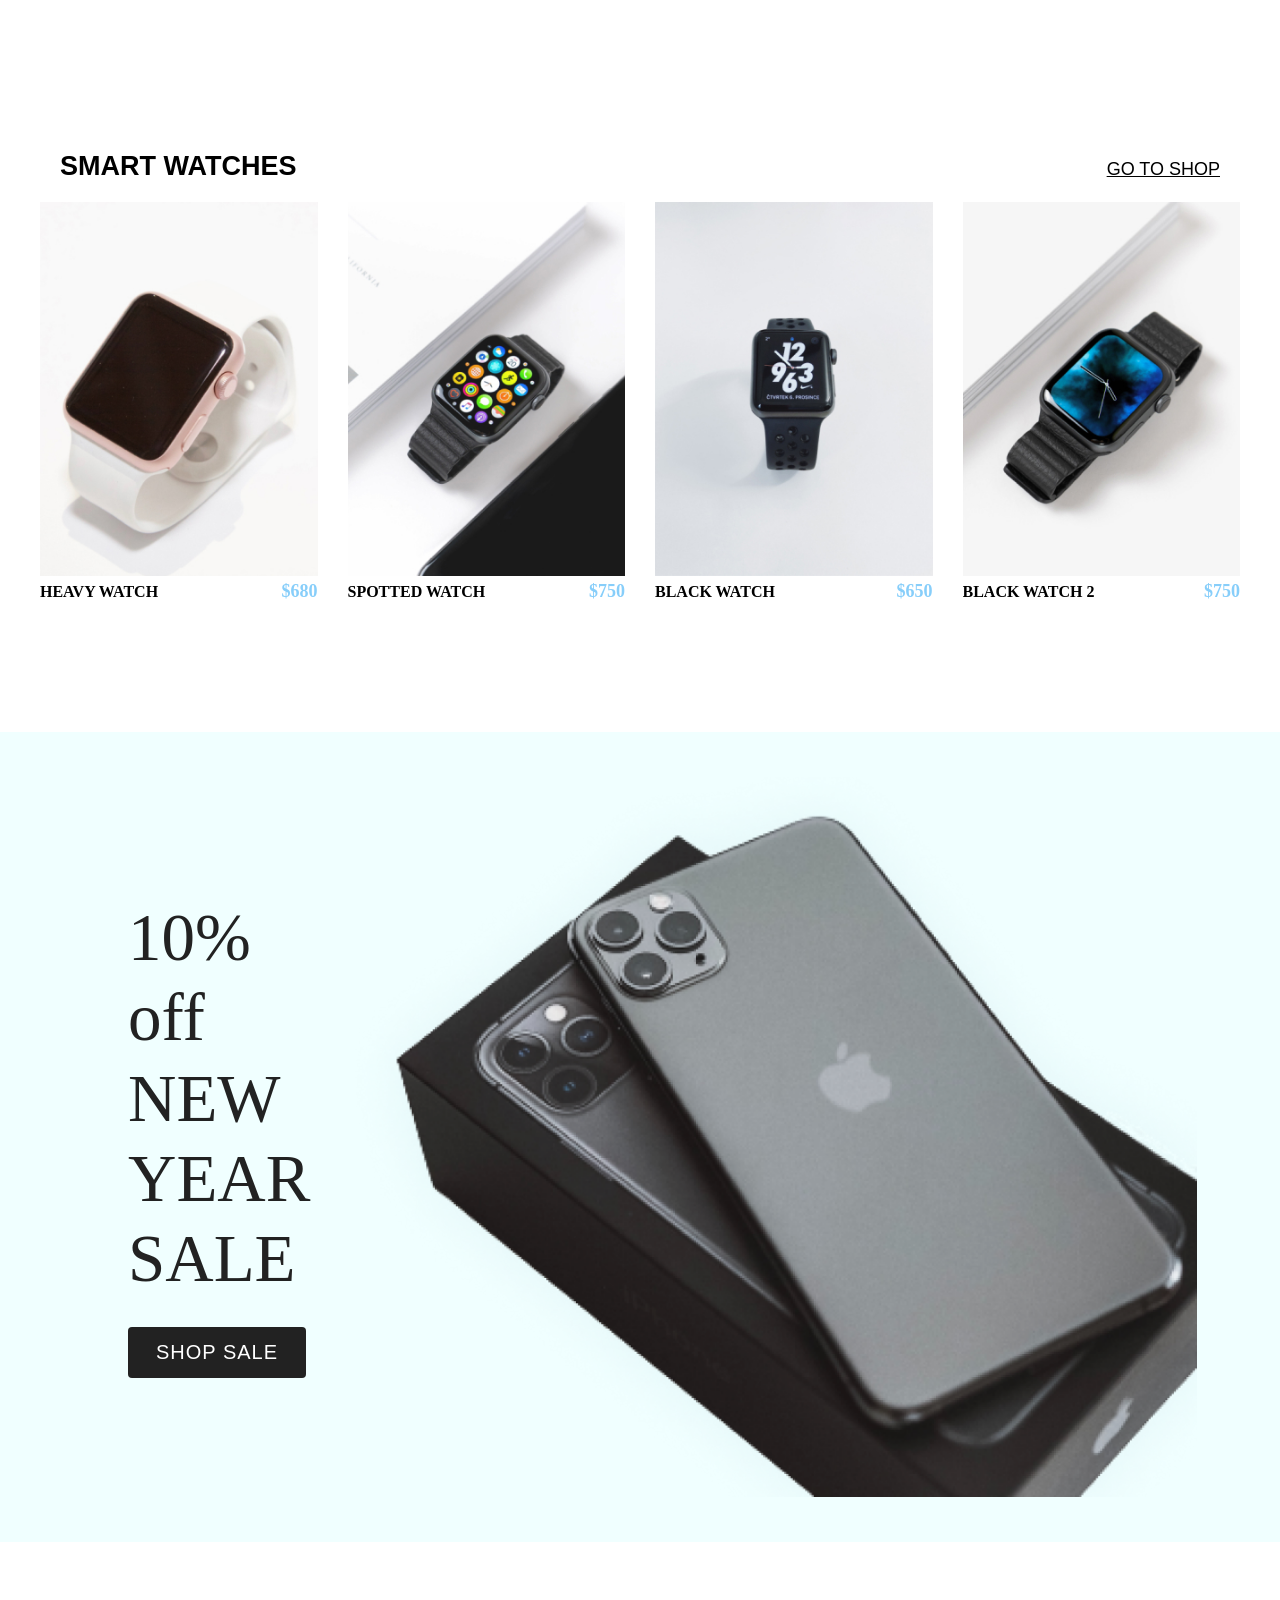
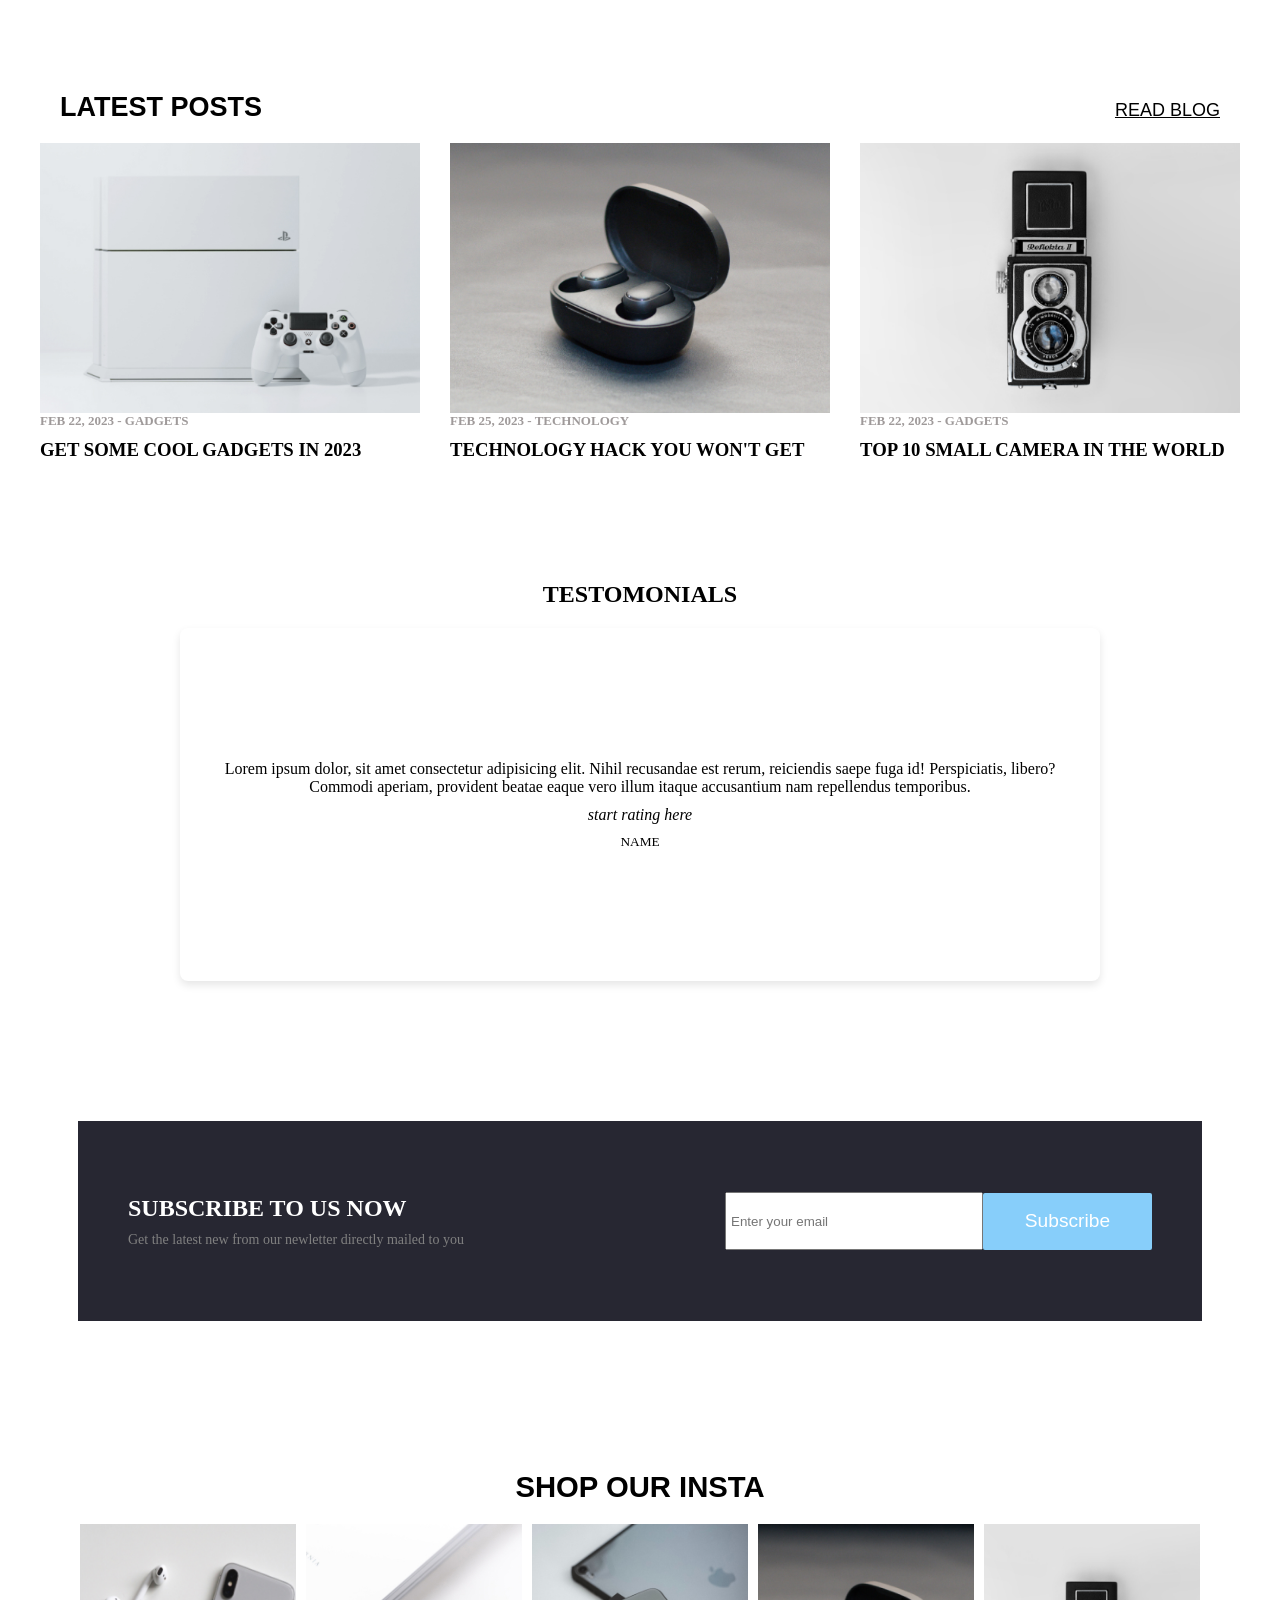
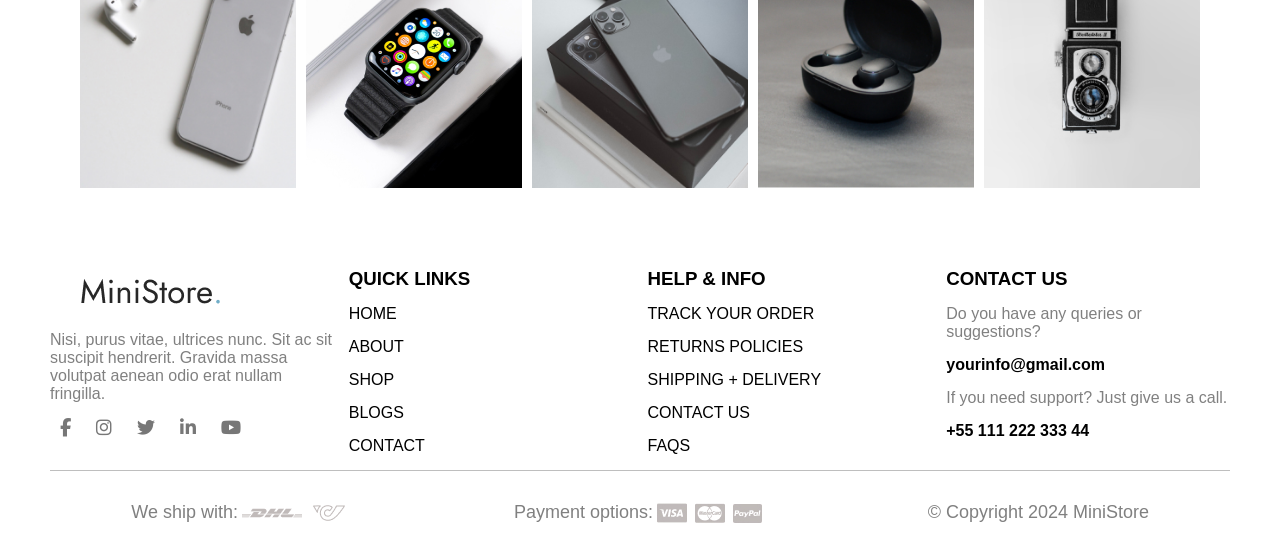
==== commit b0baa1cc: "Made utilities in nav into ul" ====
--- a/MiniStore/index.html
+++ b/MiniStore/index.html
@@ -22,50 +22,51 @@
 <body>
     <nav>
         <div class="logo"><img src="./images/main-logo.png" alt="MiniStore" /></div>
-        <div class="util">
-            <a href="#">HOME</a>
-            <a href="#">SERVICES</a>
-            <a href="#">PRODUCTS</a>
-            <a href="#">WATCHES</a>
-            <a href="#">SALE</a>
-            <a href="#">BLOG</a>
-            <a class="pages">
-                PAGES 
+        <ul class="util">
+            <li><a href="#">HOME</a></li>
+            <li><a href="#">SERVICES</a></li>
+            <li><a href="#">PRODUCTS</a></li>
+            <li><a href="#">WATCHES</a></li>
+            <li><a href="#">SALE</a></li>
+            <li><a href="#">BLOG</a></li>
+            <li class="pages">
+                <a href="#">PAGES</a>
                 <div class="pages-content">
                     <section class="page">
                         ABOUT
                     </section>
-
+        
                     <section class="page">
                         BLOG
                     </section>
-
+        
                     <section class="page">
                         SHOP
                     </section>
-
+        
                     <section class="page">
                         CART
                     </section>
-
+        
                     <section class="page">
                         CHECKOUT
                     </section>
-
+        
                     <section class="page">
                         SINGLE POST
                     </section>
-
+        
                     <section class="page">
                         SINGLE PRODUCT
                     </section>
-
+        
                     <section class="page">
                         CONTACT
                     </section>
                 </div>
-            </a>
-        </div>
+            </li>
+        </ul>
+        
         <div class="search-prof-cart">
             <i class="fa-solid fa-magnifying-glass"></i>
             <i class="fa-solid fa-user"></i>
--- a/MiniStore/nav.css
+++ b/MiniStore/nav.css
@@ -98,3 +98,6 @@
     width: 70%;
     height: 30px;
 }
+.util{
+    list-style: none;
+}
--- a/MiniStore/blog.css
+++ b/MiniStore/blog.css
@@ -46,4 +46,13 @@
     color: rgb(159, 154, 154);
     font-size: small;
     
+}
+.blog a{
+    color: black;
+    font-weight: lighter;
+    text-decoration-line: underline ;
+    font-size: 18px;
+}
+.blog a:hover{
+    text-decoration: none;
 }
--- a/MiniStore/index.css
+++ b/MiniStore/index.css
@@ -9,3 +9,9 @@
     margin: 0;
     padding: 0;
 }
+@media(max-width:600px) {
+    .container {
+        padding-left: 3rem;
+        padding-right: 2rem;
+    }
+}
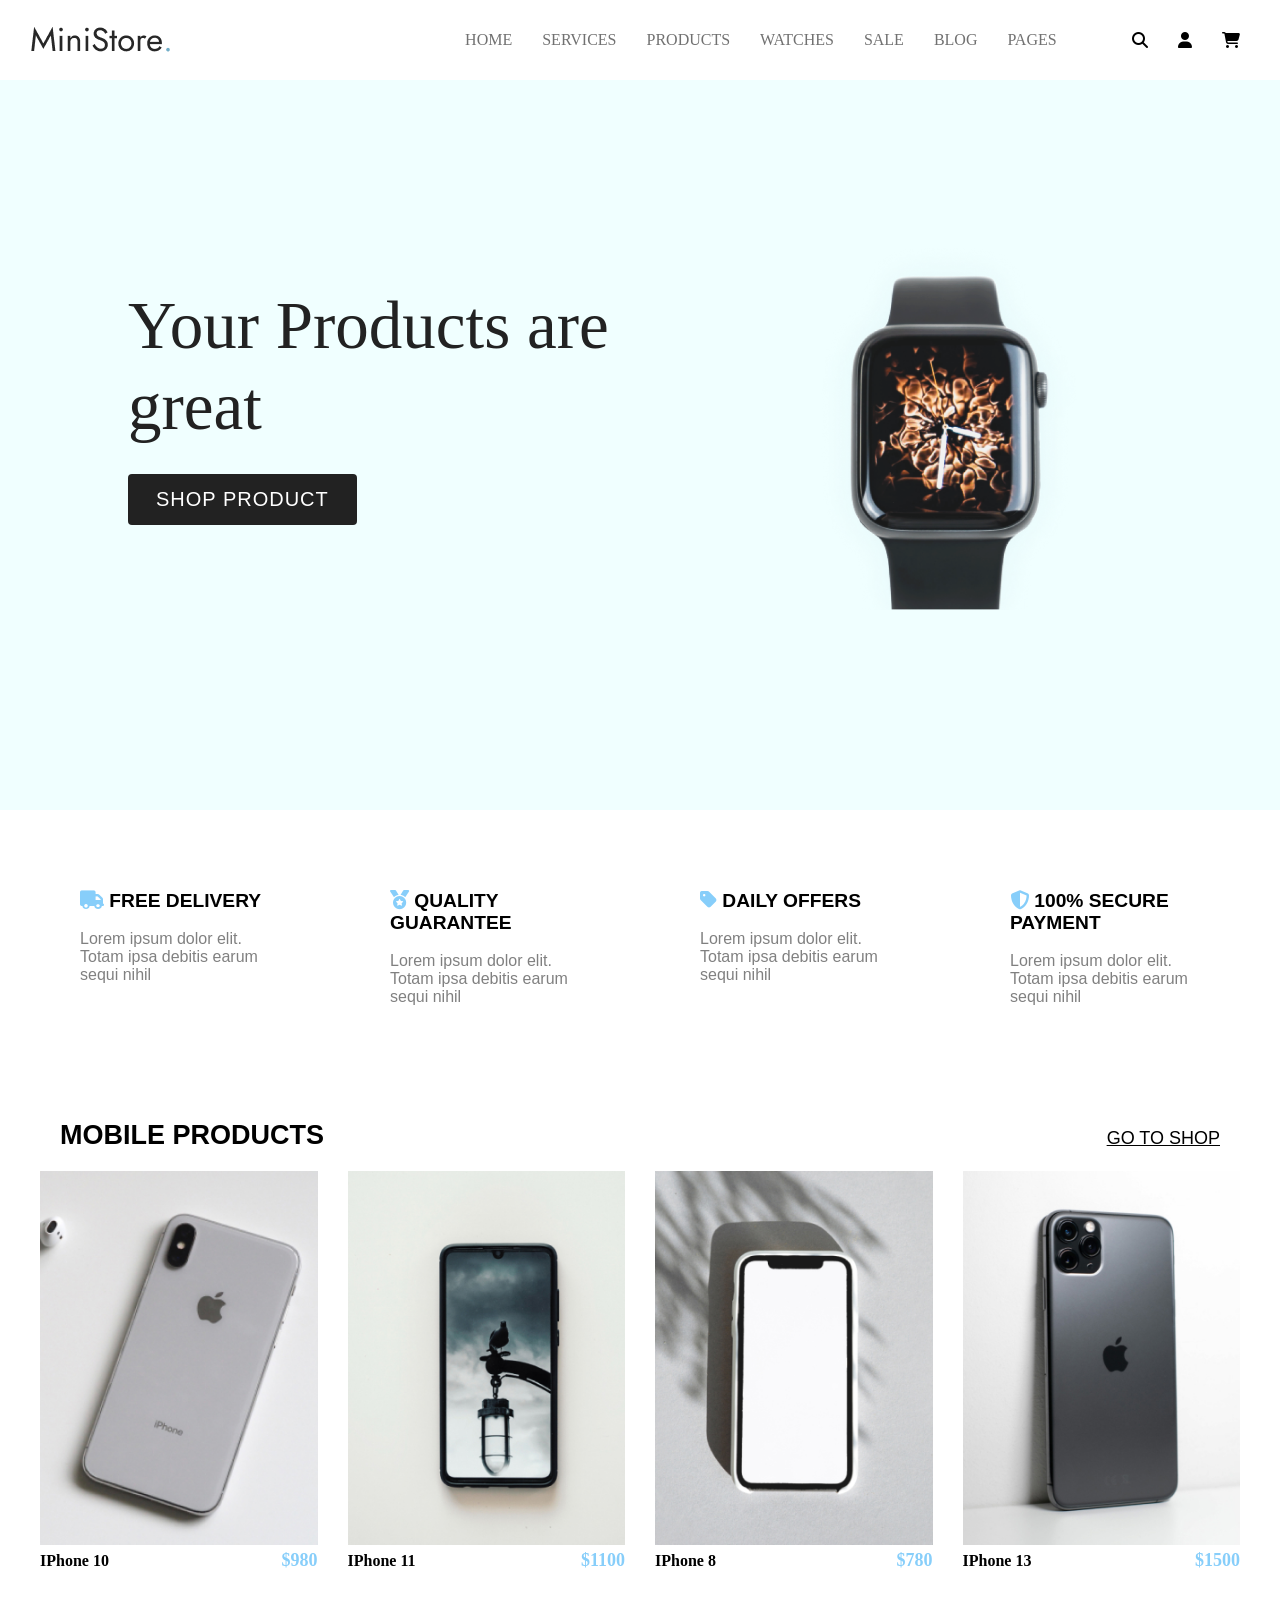
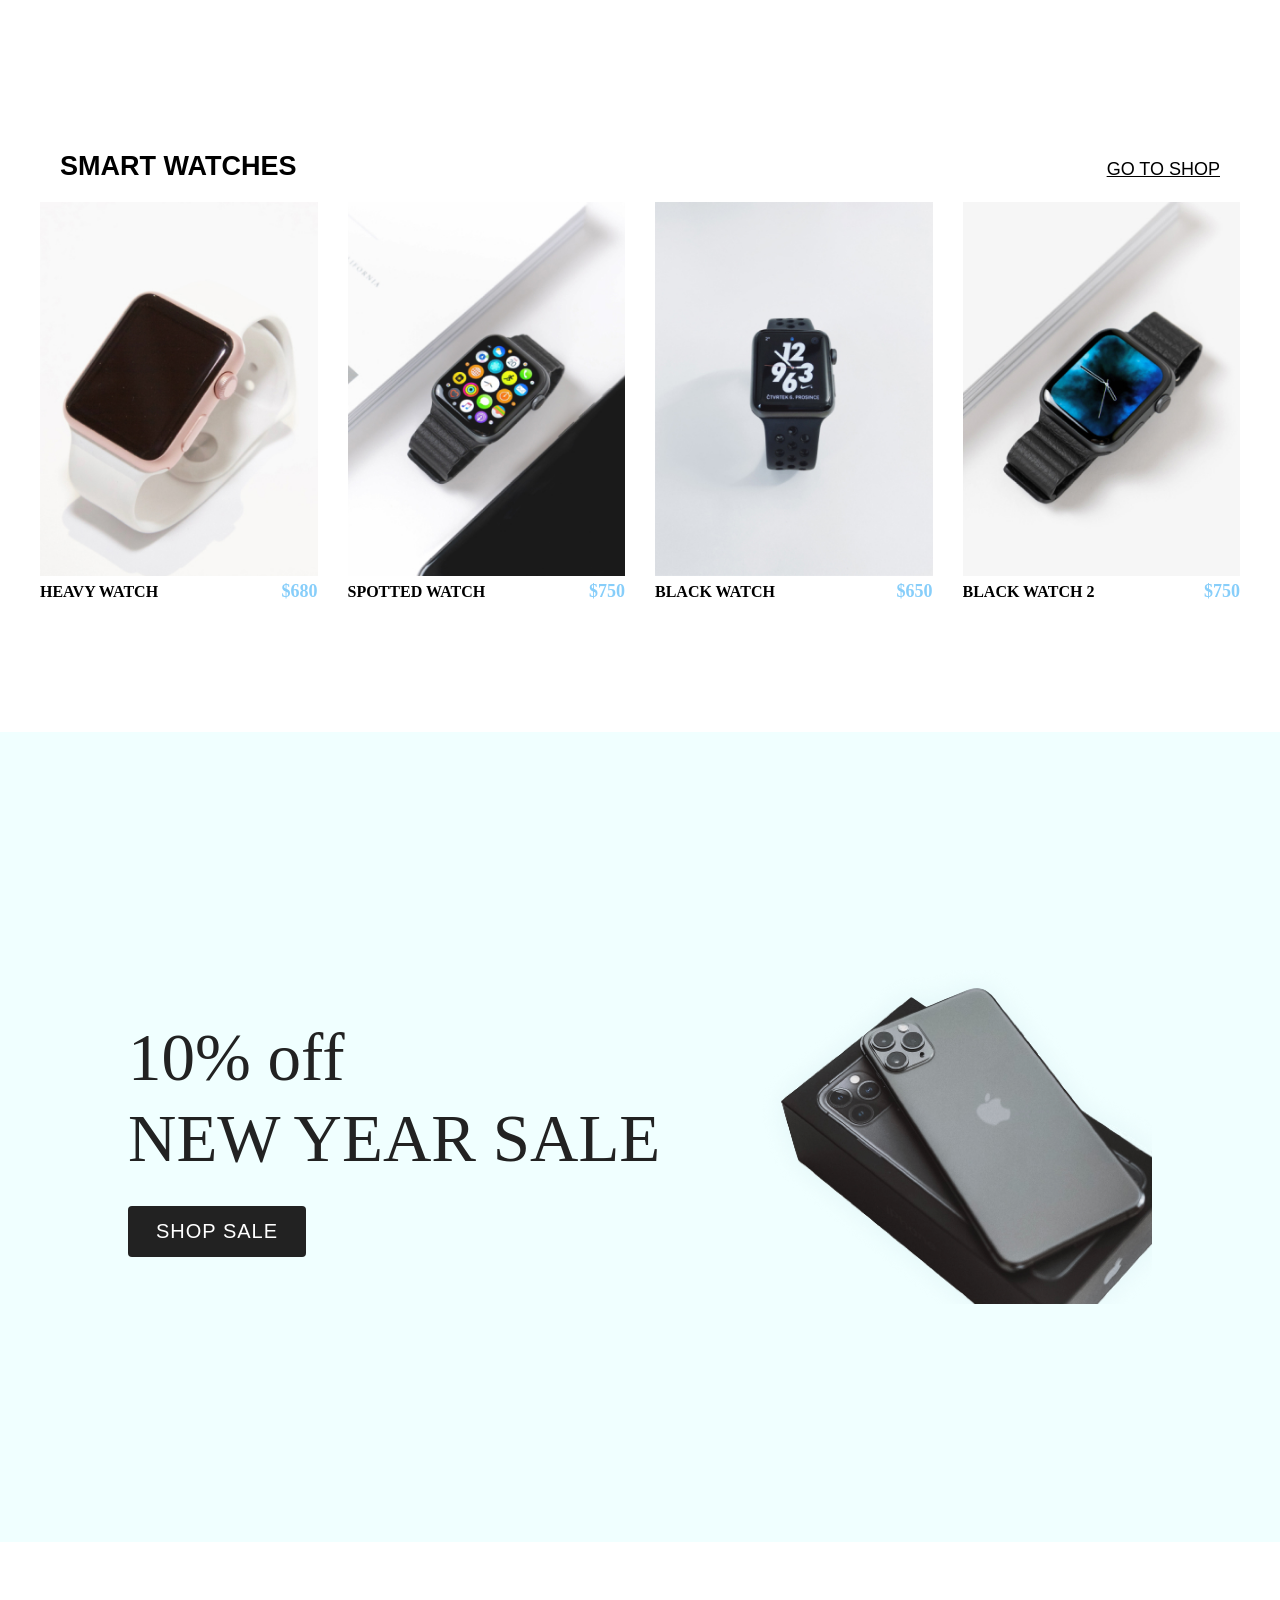
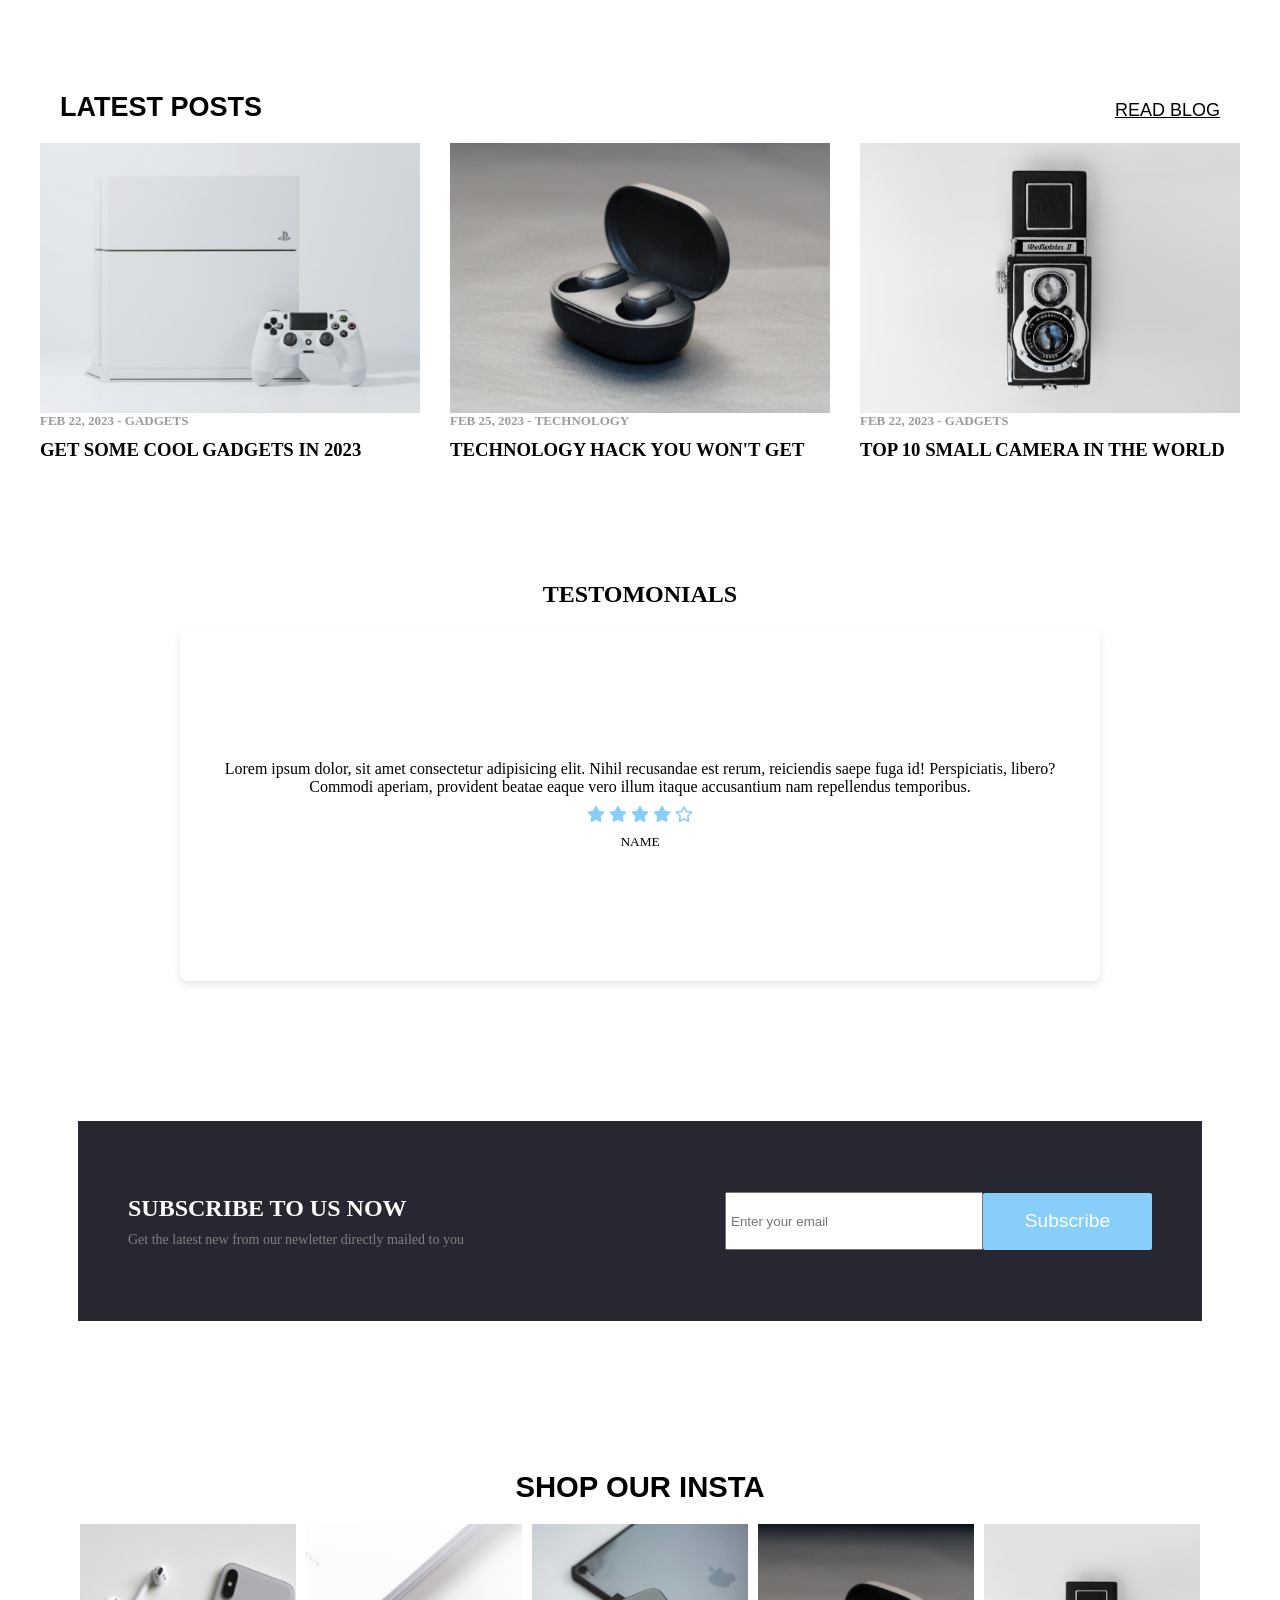
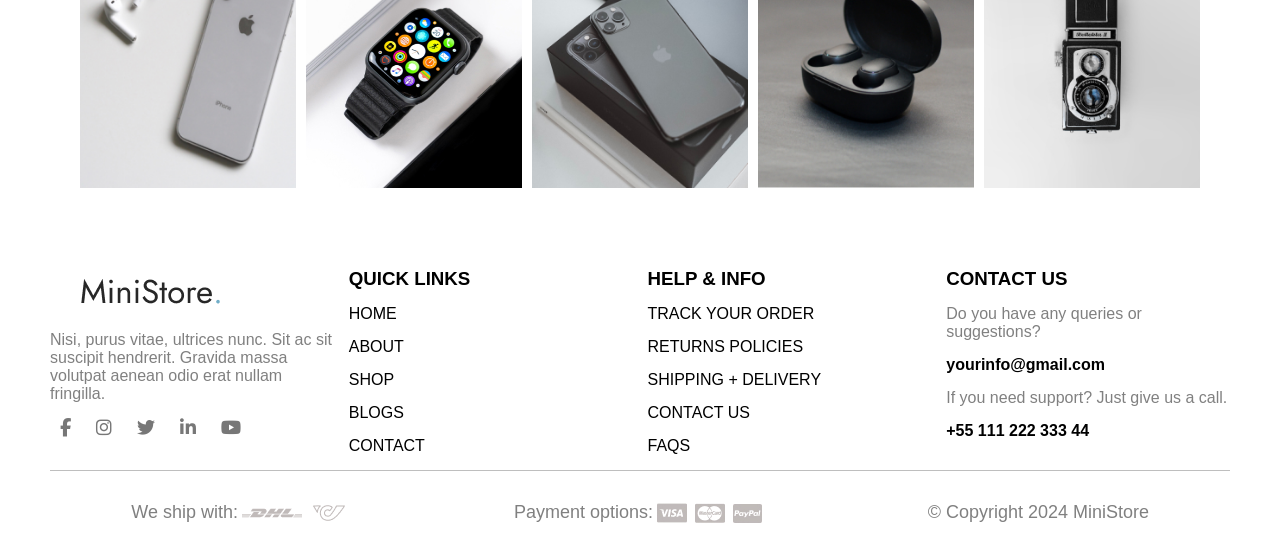
==== commit eebe6fa7: "Responsive changes" ====
--- a/MiniStore/index.html
+++ b/MiniStore/index.html
@@ -20,59 +20,121 @@
     <link rel="stylesheet" href="https://cdnjs.cloudflare.com/ajax/libs/font-awesome/6.6.0/css/all.min.css" integrity="sha512-Kc323vGBEqzTmouAECnVceyQqyqdsSiqLQISBL29aUW4U/M7pSPA/gEUZQqv1cwx4OnYxTxve5UMg5GT6L4JJg==" crossorigin="anonymous" referrerpolicy="no-referrer" />
 </head>
 <body>
-    <nav>
-        <div class="logo"><img src="./images/main-logo.png" alt="MiniStore" /></div>
-        <ul class="util">
-            <li><a href="#">HOME</a></li>
-            <li><a href="#">SERVICES</a></li>
-            <li><a href="#">PRODUCTS</a></li>
-            <li><a href="#">WATCHES</a></li>
-            <li><a href="#">SALE</a></li>
-            <li><a href="#">BLOG</a></li>
-            <li class="pages">
-                <a href="#">PAGES</a>
-                <div class="pages-content">
-                    <section class="page">
-                        ABOUT
-                    </section>
-        
-                    <section class="page">
-                        BLOG
-                    </section>
-        
-                    <section class="page">
-                        SHOP
-                    </section>
-        
-                    <section class="page">
-                        CART
-                    </section>
-        
-                    <section class="page">
-                        CHECKOUT
-                    </section>
-        
-                    <section class="page">
-                        SINGLE POST
-                    </section>
-        
-                    <section class="page">
-                        SINGLE PRODUCT
-                    </section>
-        
-                    <section class="page">
-                        CONTACT
-                    </section>
-                </div>
-            </li>
-        </ul>
-        
-        <div class="search-prof-cart">
-            <i class="fa-solid fa-magnifying-glass"></i>
-            <i class="fa-solid fa-user"></i>
-            <i class="fa-solid fa-cart-shopping"></i>
-        </div>
-    </nav>
+        <nav>
+            <div class="logo"><img src="./images/main-logo.png" alt="MiniStore" /></div>
+            <ul class="util">
+                <li><a href="#">HOME</a></li>
+                <li><a href="#">SERVICES</a></li>
+                <li><a href="#">PRODUCTS</a></li>
+                <li><a href="#">WATCHES</a></li>
+                <li><a href="#">SALE</a></li>
+                <li><a href="#">BLOG</a></li>
+                <li class="pages">
+                    <a href="#">PAGES</a>
+                    <div class="pages-content">
+                        <section class="page">
+                            ABOUT
+                        </section>
+            
+                        <section class="page">
+                            BLOG
+                        </section>
+            
+                        <section class="page">
+                            SHOP
+                        </section>
+            
+                        <section class="page">
+                            CART
+                        </section>
+            
+                        <section class="page">
+                            CHECKOUT
+                        </section>
+            
+                        <section class="page">
+                            SINGLE POST
+                        </section>
+            
+                        <section class="page">
+                            SINGLE PRODUCT
+                        </section>
+            
+                        <section class="page">
+                            CONTACT
+                        </section>
+                    </div>
+                </li>
+            </ul>
+            
+            <div class="search-prof-cart">
+                <i class="fa-solid fa-magnifying-glass"></i>
+                <i class="fa-solid fa-user"></i>
+                <i class="fa-solid fa-cart-shopping"></i>
+            </div>
+        </nav>
+        <!-- responsive nav -->
+        <div class="responsive-nav">
+            <div class="main-nav" id="pn">
+                <div class="logo"><img src="./images/main-logo.png" alt="MiniStore" /></div>
+                <i class="fa-solid fa-bars" id="nav-btn"></i>
+            </div>
+            <div class="drop-nav" id="dropNav">
+                <div class="nav-header">
+                    <div class="logo"><img src="./images/main-logo.png" alt="MiniStore" /></div>
+                    <i class="fa-solid fa-xmark" id="close-btn"></i>
+                </div>
+                <ul class="util">
+                    <li><a href="#">HOME</a></li>
+                    <li><a href="#">SERVICES</a></li>
+                    <li><a href="#">PRODUCTS</a></li>
+                    <li><a href="#">WATCHES</a></li>
+                    <li><a href="#">SALE</a></li>
+                    <li><a href="#">BLOG</a></li>
+                    <li class="pages">
+                        <a href="#">PAGES</a>
+                        <div class="pages-content">
+                            <section class="page">
+                                ABOUT
+                            </section>
+                
+                            <section class="page">
+                                BLOG
+                            </section>
+                
+                            <section class="page">
+                                SHOP
+                            </section>
+                
+                            <section class="page">
+                                CART
+                            </section>
+                
+                            <section class="page">
+                                CHECKOUT
+                            </section>
+                
+                            <section class="page">
+                                SINGLE POST
+                            </section>
+                
+                            <section class="page">
+                                SINGLE PRODUCT
+                            </section>
+                
+                            <section class="page">
+                                CONTACT
+                            </section>
+                        </div>
+                    </li>   
+                </ul>
+                <div class="search-prof-cart">
+                    <i class="fa-solid fa-magnifying-glass"></i>
+                    <i class="fa-solid fa-user"></i>
+                    <i class="fa-solid fa-cart-shopping"></i>
+                </div>
+            </div>
+        </div>
     <div class="search-window hidden">
         <section class="bar">
                 <div class="searchbar"><input type="text" placeholder=" Type and press enter"><i class="fa-solid fa-magnifying-glass"></i> </div>
@@ -257,7 +319,13 @@
             <h2>TESTOMONIALS</h2>
             <div class="t-card">
                 Lorem ipsum dolor, sit amet consectetur adipisicing elit. Nihil recusandae est rerum, reiciendis saepe fuga id! Perspiciatis, libero? Commodi aperiam, provident beatae eaque vero illum itaque accusantium nam repellendus temporibus.
-                <i>start rating here</i>
+                <div class="stars">
+                    <i class="fa-solid fa-star"></i>
+                    <i class="fa-solid fa-star"></i>
+                    <i class="fa-solid fa-star"></i>
+                    <i class="fa-solid fa-star"></i>
+                    <i class="fa-regular fa-star"></i>
+                  </div>
                 <small>NAME</small>
             </div>
         </div>
--- a/MiniStore/nav.css
+++ b/MiniStore/nav.css
@@ -10,13 +10,11 @@
 .logo{
     display: flex;
     grid-column: 1/3;
-    /* background-color: aqua; */
     align-items: center;
     padding-left:30px ;
 }
 .util{
     grid-column: 3/11;
-    /* background-color: bisque; */
     display: flex;
     justify-content: flex-end;
     gap: 30px;
@@ -34,7 +32,6 @@
 .search-prof-cart{
     padding-left: 10px;
     grid-column: 11/14;
-    /* background-color: seagreen; */
     display: flex;
     gap: 30px;
     align-items: center;
@@ -66,7 +63,7 @@
     flex-direction: column;
     background-color: whitesmoke;
     border: 0.4px solid black;
-    width: 180px;
+    max-width: 180px;
     justify-content: space-around;
     color:black;
 }
@@ -77,8 +74,6 @@
     padding: 10px;
 }
 .search-window{
-    /* border-radius: 5px;
-    border: 1px solid black; */
     width: 100%;
     height: 100%;
 }
@@ -100,4 +95,65 @@
 }
 .util{
     list-style: none;
+}
+.responsive-nav{
+    display: none;
+}
+.drop-nav{
+    display: none;
+    flex-direction: column;
+    
+}
+.show{
+    display: flex;
+}
+/* start responsive nav*/
+@media only screen and (max-width: 600px){
+    nav{
+        display: none;
+    }
+    .responsive-nav{
+        display: block;
+        flex-direction: column;
+        justify-content: space-between;
+        align-items: center;
+    }
+    .responsive-nav .main-nav{
+        display: flex;
+        flex-direction: row;
+        align-items: center;
+        justify-content: space-between;
+
+    }
+    .drop-nav{
+        height: 100vh;
+    }
+    .util{
+        display: flex;
+        flex-direction: column;
+        justify-content: center;
+        height: 100%;
+        width: 100%;
+    }
+    .util{
+        
+    }
+    .nav-header{
+        display: flex;
+        width: 100%;
+        justify-content: space-between;
+        align-items: center;
+        margin:auto;
+        flex-direction:row ;
+        align-items: center;
+    }
+    .search-prof-cart{
+        display: flex;
+        flex-direction: row;
+        top: 100px;
+        gap: 40px;
+        justify-content: center;
+        align-items: center;
+    }
+
 }
--- a/MiniStore/home.css
+++ b/MiniStore/home.css
@@ -11,7 +11,6 @@
     display: flex;
     justify-content: space-between;
     align-items: center;
-    max-width: 1200px;
     padding: 28px;
 }
 
@@ -60,6 +59,27 @@
 }
 
 .img-container img {
-    max-width: 100dvh;
-    height: 80dvh;
+
+    width: 100%;
+    height: 100%;
+    object-fit: cover;
 }
+@media only screen and (max-width: 600px) {
+    .img-container {
+        flex: 1;
+        justify-content: center;
+        align-items: center;
+    }
+    .img-container img {
+        width: 100%; 
+        height: auto;
+    }
+    .left-side {
+        position: absolute;
+        z-index: 1;
+        padding-right: 14px; 
+    }
+    .home{
+        margin: 0;
+    }
+}
--- a/MiniStore/footer.css
+++ b/MiniStore/footer.css
@@ -106,4 +106,14 @@
     grid-column: 1/13;
     grid-row: 3/3;
     border-top: solid 1px rgba(0, 0, 0, 0.253) ;
+}
+
+/* start responsive footer*/
+@media only screen and (max-width: 600px) {
+    #footer{
+        display: flex;
+        flex-direction: column;
+        max-width: fit-content;
+    }
+    
 }
--- a/MiniStore/blog.css
+++ b/MiniStore/blog.css
@@ -55,4 +55,10 @@
 }
 .blog a:hover{
     text-decoration: none;
+}
+@media only screen and (max-width: 600px){
+    .blog-cards{
+        display: flex;
+        flex-direction: column;
+    }
 }
--- a/MiniStore/sale.css
+++ b/MiniStore/sale.css
@@ -1,4 +1,4 @@
 .sale{
     margin-top: 100px;
     margin-bottom: 100px;
-}
+}
--- a/MiniStore/services.css
+++ b/MiniStore/services.css
@@ -12,7 +12,6 @@
     height: 100px;
     background-color: white;
     padding: 60px;
-    width: 350px;
 }
 .service h4{
     font-size: larger;
@@ -22,4 +21,10 @@
 }
 .service h4 i{
     color: lightskyblue;
+}
+@media only screen and (max-width: 600px){
+    .services{
+        flex-direction: column;
+        max-width: 350px;
+    }
 }
--- a/MiniStore/subcribe.css
+++ b/MiniStore/subcribe.css
@@ -9,7 +9,7 @@
     color: white;
     padding: 50px;
     font-family: 'Times New Roman', Times, serif;
-    height: 100px;
+    min-height: 100px;
 }
 .subscribe .text-content{
     grid-column: 1/8;
@@ -53,4 +53,10 @@
 .sub-btn:hover{
     background-color: rgb(39, 39, 50);
     transition: .3s;
+}
+@media only screen and (max-width: 600px){
+    .subscribe{
+        display: flex;
+        flex-direction: column;
+    }
 }
--- a/MiniStore/testomonials.css
+++ b/MiniStore/testomonials.css
@@ -30,3 +30,6 @@
     gap: 10px;
 }
 
+.testomonials i{
+    color: lightskyblue;
+}
--- a/MiniStore/products.css
+++ b/MiniStore/products.css
@@ -38,7 +38,7 @@
     position: absolute;
     top: 80%; /* start from the middle of the card*/
     left: 50%;
-    width: 300px; 
+    max-width: 300px; 
     height: 40px;
     background-color: rgb(31, 30, 30);
     color: white;
@@ -79,4 +79,7 @@
 }
 .products a:hover{
     text-decoration: none;
+}
+@media only screen and (max-width: 600px){
+    
 }
--- a/MiniStore/insta.css
+++ b/MiniStore/insta.css
@@ -52,3 +52,9 @@
     transform: translate(-50%, -50%); /*center the button in the middle*/
     opacity: 1; /* Show button on hover */
 }
+@media only screen and (max-width: 600px){
+    .insta-cards{
+        display: flex;
+        flex-direction: column;
+    }
+}
--- a/MiniStore/index.css
+++ b/MiniStore/index.css
@@ -10,8 +10,12 @@
     padding: 0;
 }
 @media(max-width:600px) {
-    .container {
-        padding-left: 3rem;
-        padding-right: 2rem;
+    *{
+        margin: 0;
+        padding: 0;
+    }
+    .container{
+        margin: 0;
+        padding: 0;
     }
 }
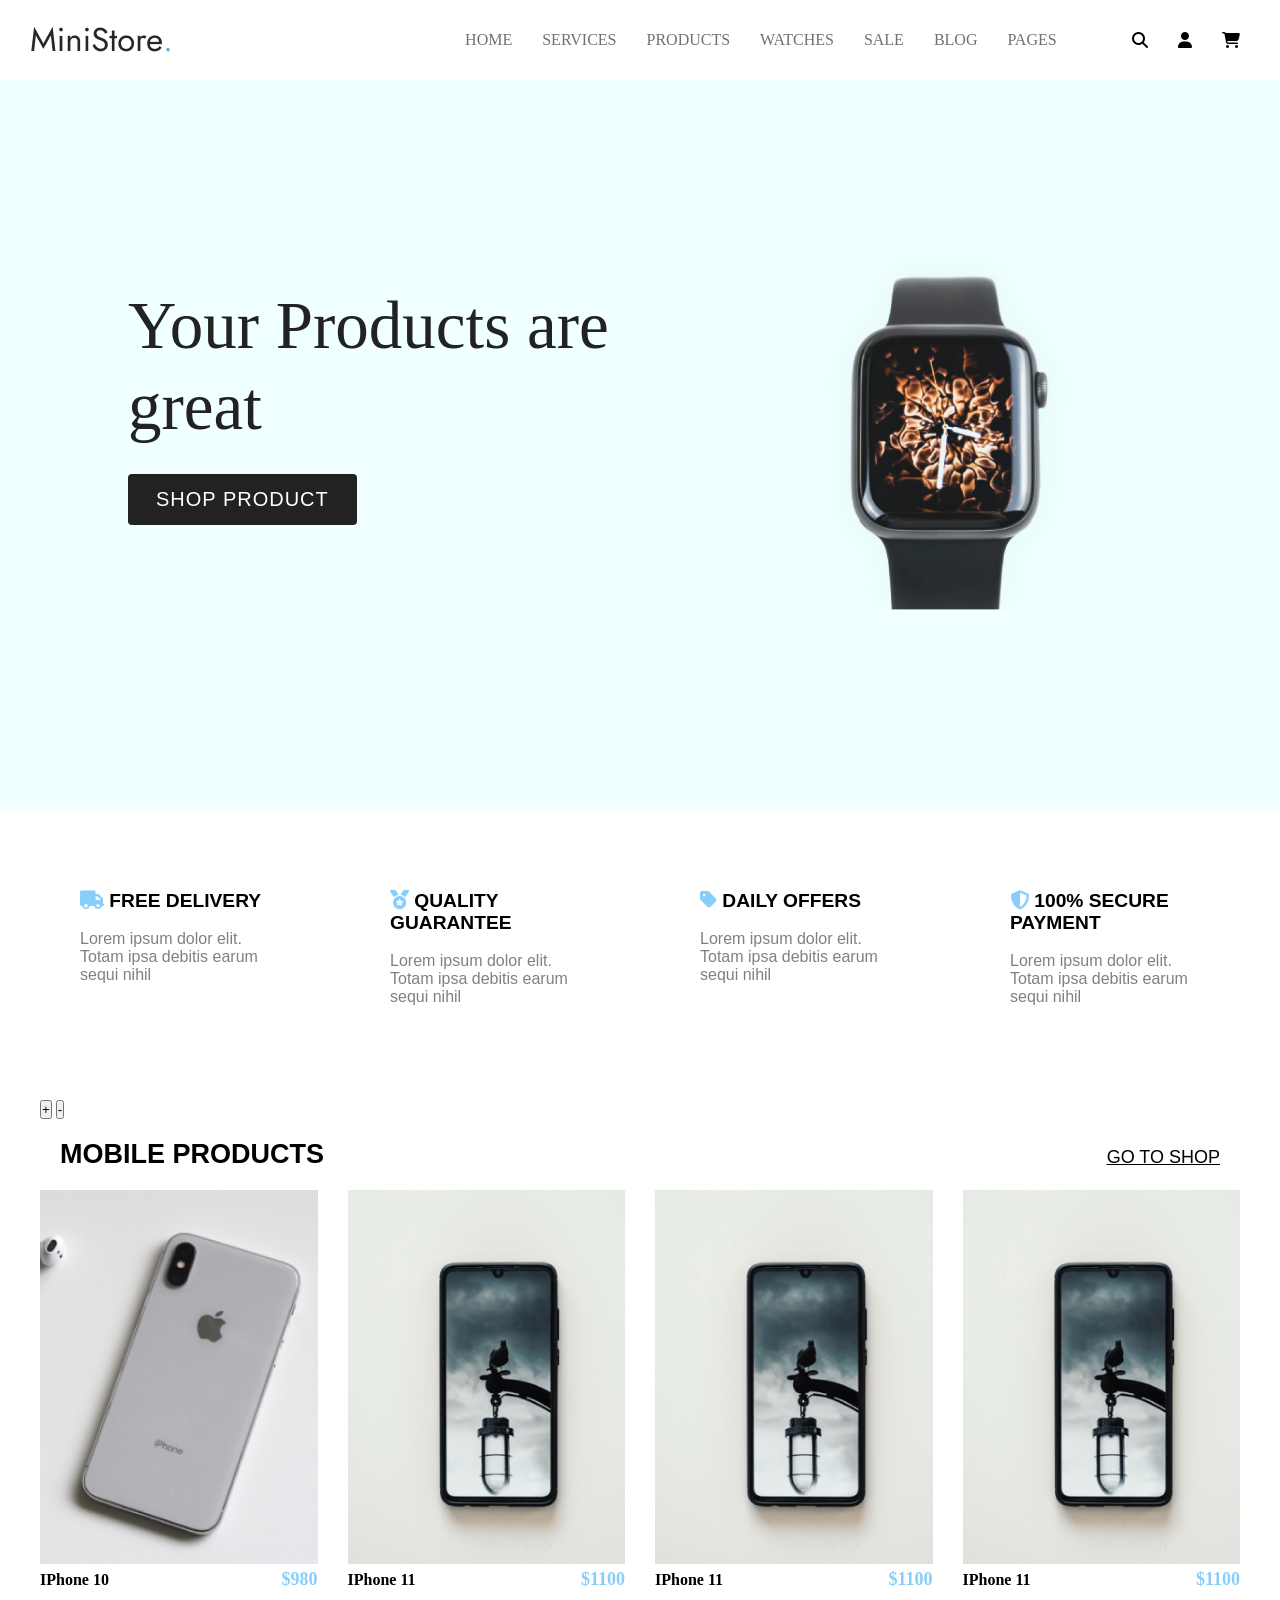
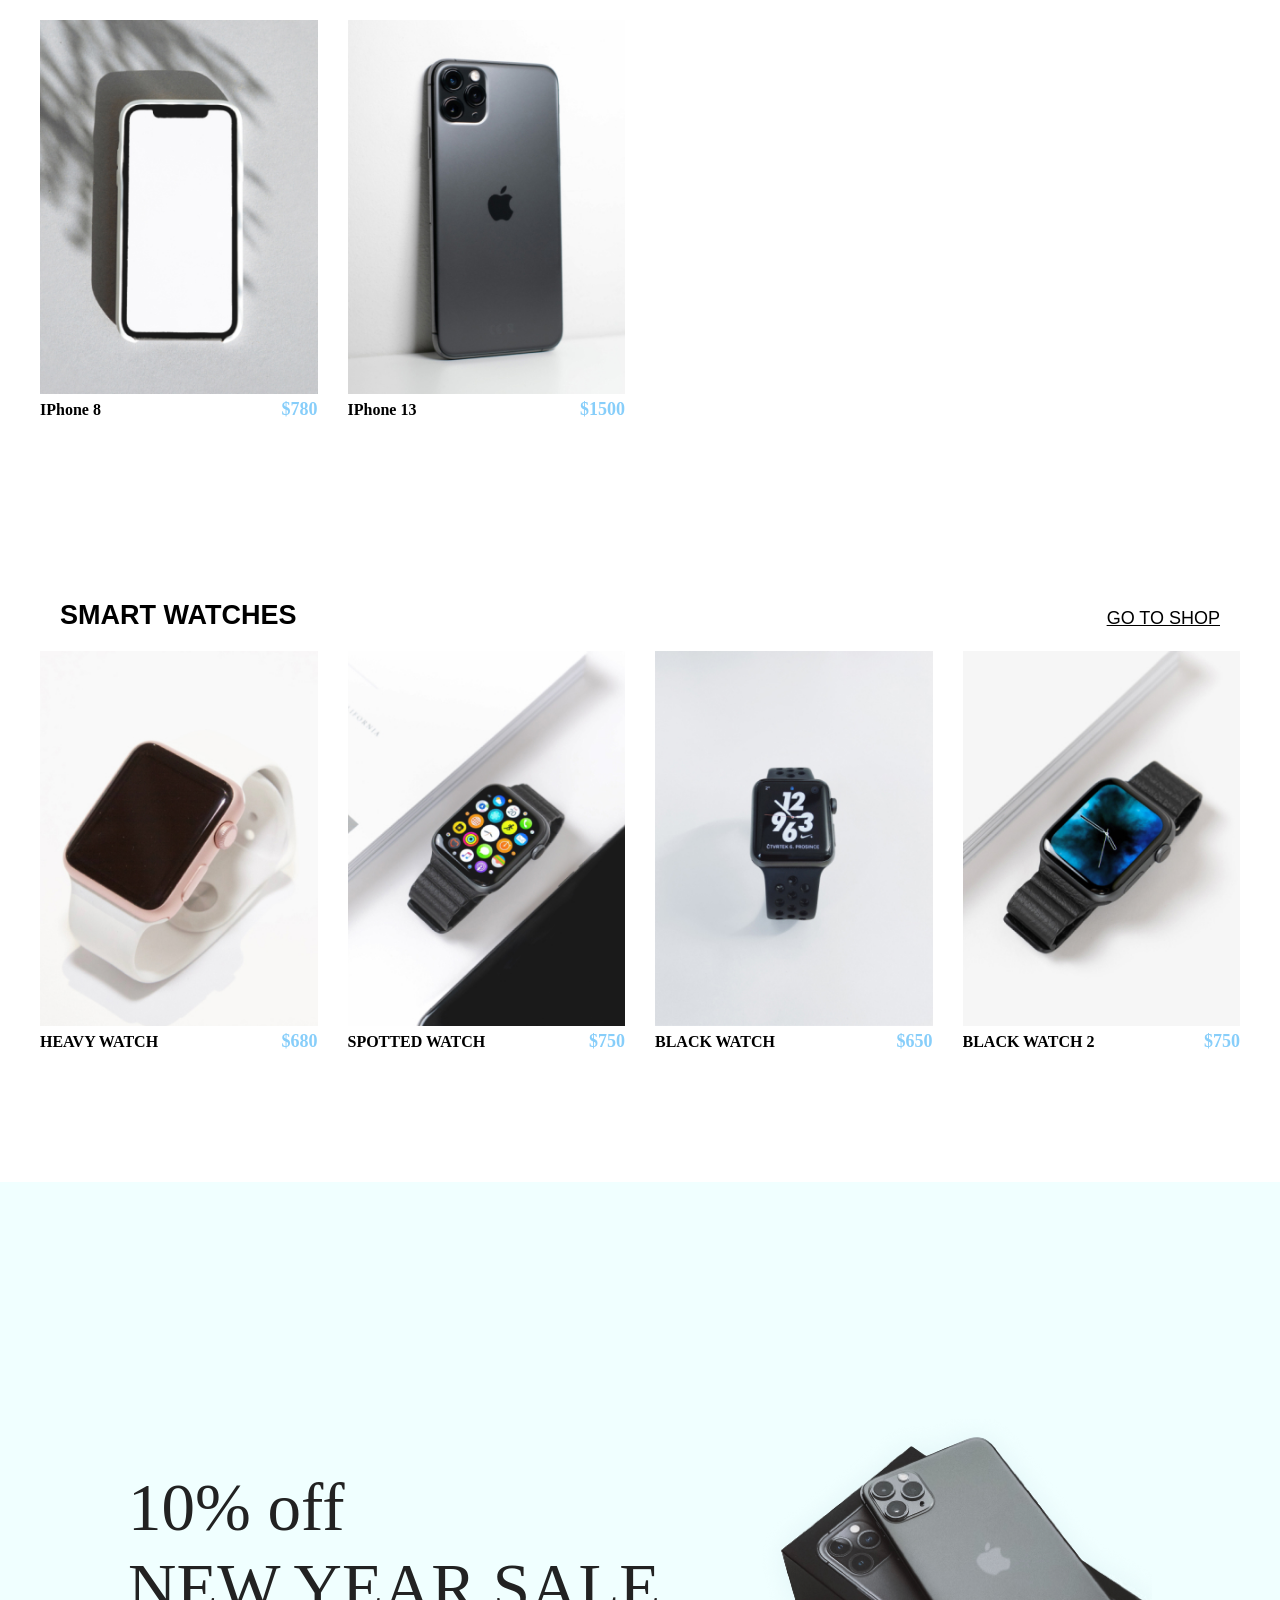
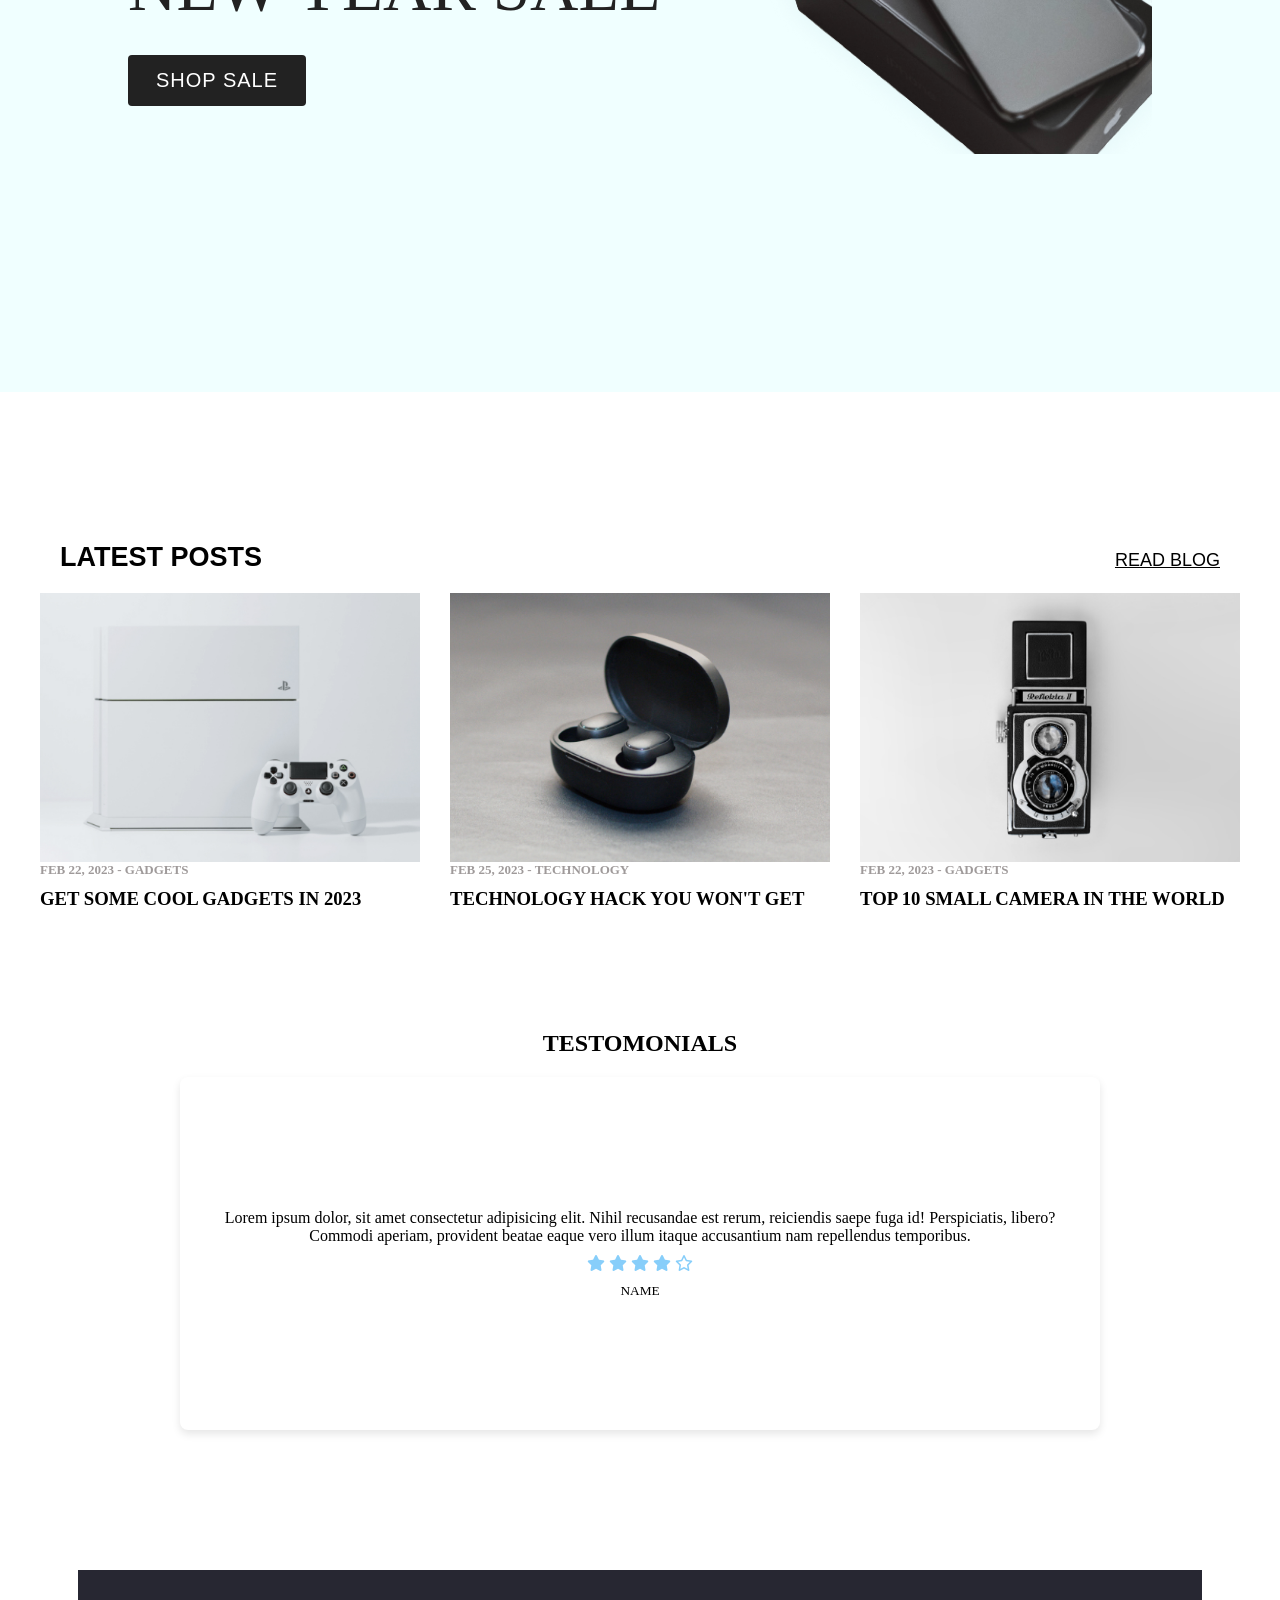
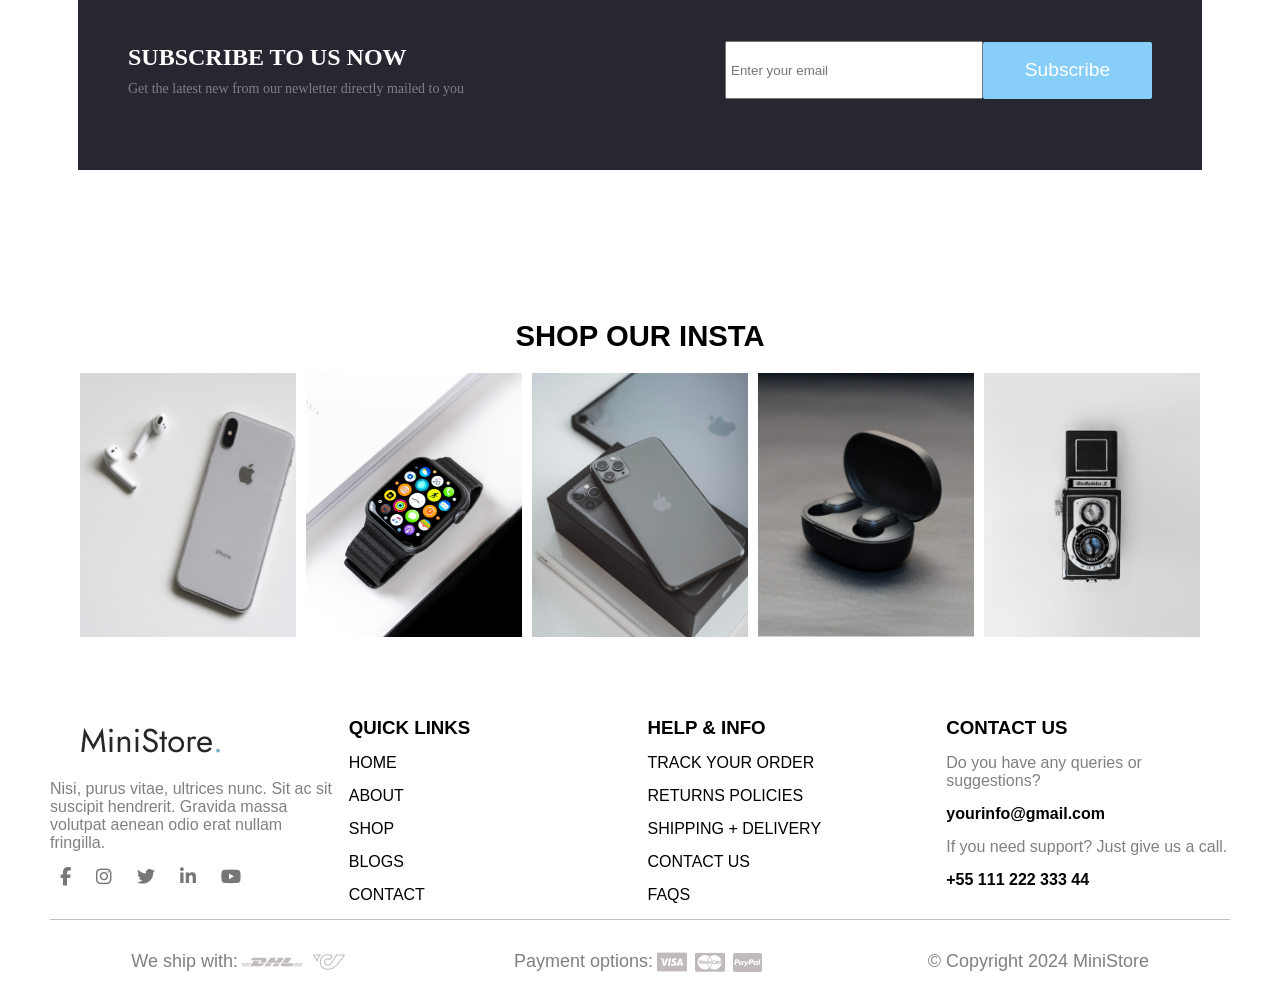
==== commit a68968a1: "ISSUE WITH SCROLLING" ====
--- a/MiniStore/index.html
+++ b/MiniStore/index.html
@@ -91,9 +91,9 @@
                     <li><a href="#">WATCHES</a></li>
                     <li><a href="#">SALE</a></li>
                     <li><a href="#">BLOG</a></li>
-                    <li class="pages">
-                        <a href="#">PAGES</a>
-                        <div class="pages-content">
+                    <li class="pages" id="pages">
+                        <a href="#" id="aP">PAGES</a>
+                        <div class="pages-content" id="pages-content">
                             <section class="page">
                                 ABOUT
                             </section>
@@ -189,14 +189,34 @@
 
 
         <div class="products">
+            <div id="next-prev-btns">
+                <button id="next">+</button>
+                <button id="prev">-</button>
+             </div>
             <div class="product-title"><h2>MOBILE PRODUCTS</h2> <a href="">GO TO SHOP</a></div>
             <div class="cards">
+                <div class="card" id="cards">
+                    <button class="add-cart">Add to Cart  <i class="fa-solid fa-cart-shopping"></i></button>
+                    <img src="./images/product-item1.jpg" alt="" class="product-image">
+                    <div class="info">
+                        <h4 class="product-name">IPhone 10</h4>
+                        <h4 class="price">$980</h4>
+                    </div>
+                </div>
                 <div class="card">
                     <button class="add-cart">Add to Cart  <i class="fa-solid fa-cart-shopping"></i></button>
-                    <img src="./images/product-item1.jpg" alt="" class="product-image">
-                    <div class="info">
-                        <h4 class="product-name">IPhone 10</h4>
-                        <h4 class="price">$980</h4>
+                    <img src="./images/product-item2.jpg" alt="" class="product-image">
+                    <div class="info">
+                        <h4 class="product-name">IPhone 11</h4>
+                        <h4 class="price">$1100</h4>
+                    </div>
+                </div>
+                <div class="card">
+                    <button class="add-cart">Add to Cart  <i class="fa-solid fa-cart-shopping"></i></button>
+                    <img src="./images/product-item2.jpg" alt="" class="product-image">
+                    <div class="info">
+                        <h4 class="product-name">IPhone 11</h4>
+                        <h4 class="price">$1100</h4>
                     </div>
                 </div>
                 <div class="card">
--- a/MiniStore/nav.css
+++ b/MiniStore/nav.css
@@ -55,23 +55,26 @@
     display: none;
     position: absolute;
     background-color: #f9f9f9;
-    z-index: 1;
+    z-index: 0;
 }
-  
-.pages:hover .pages-content {
-    display: flex;
-    flex-direction: column;
-    background-color: whitesmoke;
-    border: 0.4px solid black;
-    max-width: 180px;
-    justify-content: space-around;
-    color:black;
+@media screen and (min-width:800px) {
+    .pages:hover .pages-content {
+        display: flex;
+        flex-direction: column;
+        background-color: whitesmoke;
+        border: 0.4px solid black;
+        max-width: 100%;
+        justify-content: space-around;
+        color:black;
+    }   
 }
+
+
 .pages-content .page:hover{
     background-color: #d1d0d6de;
 }
 .page{
-    padding: 10px;
+    padding: 5px;
 }
 .search-window{
     width: 100%;
@@ -96,6 +99,7 @@
 .util{
     list-style: none;
 }
+
 .responsive-nav{
     display: none;
 }
@@ -131,11 +135,24 @@
     .util{
         display: flex;
         flex-direction: column;
-        justify-content: center;
+        justify-content: flex-start;
         height: 100%;
         width: 100%;
+        gap: 0;
     }
-    .util{
+    .util li{
+        display: flex;
+        height: 10%;
+        text-align: center;
+        font-size: 24px;
+        background-color: rgb(249, 247, 247);
+        border: 0.2px rgba(0, 0, 0, 0.121) solid;
+        width: 100%;
+        align-self: center;
+        align-items: center;
+        justify-content: center;
+
+        
         
     }
     .nav-header{
@@ -150,10 +167,32 @@
     .search-prof-cart{
         display: flex;
         flex-direction: row;
-        top: 100px;
-        gap: 40px;
         justify-content: center;
         align-items: center;
+        margin-bottom: 30px;
     }
+    .pages{
+        display: flex;
+        flex-direction:column ;
+    }
+    .pages .pages-content{
+        position:relative;
+        width: 100%;
+        flex-direction: column;    
+        height: 10%; 
+        margin-top: 20px;
+        padding: 0;
+    }
+    .pages-content .page {
+        text-align: center;
+        font-size: 18px;
+        border-bottom: 1px solid rgba(0, 0, 0, 0.1);
+        height: fit-content;
+    }
+    #aP{
+        width: 100%;
+    }
+    
+    
 
 }
--- a/MiniStore/products.css
+++ b/MiniStore/products.css
@@ -4,12 +4,18 @@
     margin: 10px;
 
 }
+/* video i tried to mimic scrolling from https://www.youtube.com/watch?v=gzXyRa7jwk4 */
 .cards{
     display: grid;
-    grid-template-columns: repeat(12,1fr);
+    grid-template-columns: auto auto auto auto ;
     gap: 30px;
     margin: auto;
     width: 100%;
+    flex: none;
+    overflow-x: scroll;
+}
+.cards::-webkit-scrollbar{
+    display: none;
 }
 .product-title{
     display: flex;
@@ -24,7 +30,7 @@
 .card{
     position: relative;
     display: flex;
-    grid-column: span 3;
+    /* grid-column: span 3; */
     flex-direction: column;
     overflow: hidden;
     width: 100%;
@@ -38,7 +44,7 @@
     position: absolute;
     top: 80%; /* start from the middle of the card*/
     left: 50%;
-    max-width: 300px; 
+    width: 300px; 
     height: 40px;
     background-color: rgb(31, 30, 30);
     color: white;
@@ -80,6 +86,31 @@
 .products a:hover{
     text-decoration: none;
 }
-@media only screen and (max-width: 600px){
+
+@media only screen and (max-width: 600px) {
+    .cards {
+        display: flex;
+        flex-direction: row; 
+        overflow-x: auto; 
+        scroll-snap-type: x mandatory; /* scroll on x only*/
+        padding: 0; 
+        margin: 0 auto; 
+    }
     
-}+    .card {
+        flex: 0 0 100%; /* Take up full width on mobile */
+        max-width: 100%; 
+        scroll-snap-align: center; 
+        margin: 0 0; 
+    }
+
+    .product-image {
+        width: 100%;
+        object-fit: cover; 
+    }
+
+    .add-cart {
+        width: 90%;
+    }
+    
+}
--- a/MiniStore/watches.css
+++ b/MiniStore/watches.css
@@ -2,85 +2,4 @@
     margin-top: 100px;
     margin-bottom: 100px;
 }
-.products{
-    font-weight: light;
-    padding: 30px;
-    margin: 10px;
-
-}
-.cards{
-    display: grid;
-    grid-template-columns: repeat(12,1fr);
-    gap: 30px;
-    margin: auto;
-    width: 100%;
-}
-.product-title{
-    display: flex;
-    justify-content: space-between;
-    align-items: baseline;
-    padding: 10px;
-    margin: 10px;
-    font-weight: lighter;
-    font-size: large;
-    font-family:Arial, Helvetica, sans-serif;
-}
-.card{
-    position: relative;
-    display: flex;
-    grid-column: span 3;
-    flex-direction: column;
-    overflow: hidden;
-    width: 100%;
-
-}
-.product-image{
-    width: 100%;
-    display: block;
-}
-.add-cart {
-    position: absolute;
-    top: 80%; /* start from the middle of the card*/
-    left: 50%;
-    width: 300px; 
-    height: 40px;
-    background-color: rgb(31, 30, 30);
-    color: white;
-    border-radius: 3px;
-    font-family: 'Segoe UI', Tahoma, Geneva, Verdana, sans-serif;
-    font-size: large;
-    transform: translate(-50%, 50%); /* center the button and start off-screen */
-    transition: transform 0.3s ease, opacity 0.3s ease; /* smooth transiotn for hover*/
-    opacity: 0; /* Initially hidden */
-    border: none;
-    text-align: center;
-}
-
-.card:hover .add-cart {
-    transform: translate(-50%, -50%); /*center the button in the middle*/
-    opacity: 1; /* Show button on hover */
-}
-
-.add-cart:hover {
-    background-color: lightskyblue; 
-    transition: 0.6s; 
-}
-.info{
-    display: flex;
-    justify-content: space-between;
-    align-items: baseline;
-}
-.price {
-    font-size: large;
-    color:  lightskyblue;
-    margin-top: 5px;
-}
-.products a{
-    color: black;
-    font-weight: lighter;
-    text-decoration-line: underline ;
-    font-size: 18px;
-}
-.products a:hover{
-    text-decoration: none;
-}+/* taken from products */
--- a/MiniStore/index.css
+++ b/MiniStore/index.css
@@ -18,4 +18,7 @@
         margin: 0;
         padding: 0;
     }
+    body{
+        overflow-x: hidden;
+    }
 }
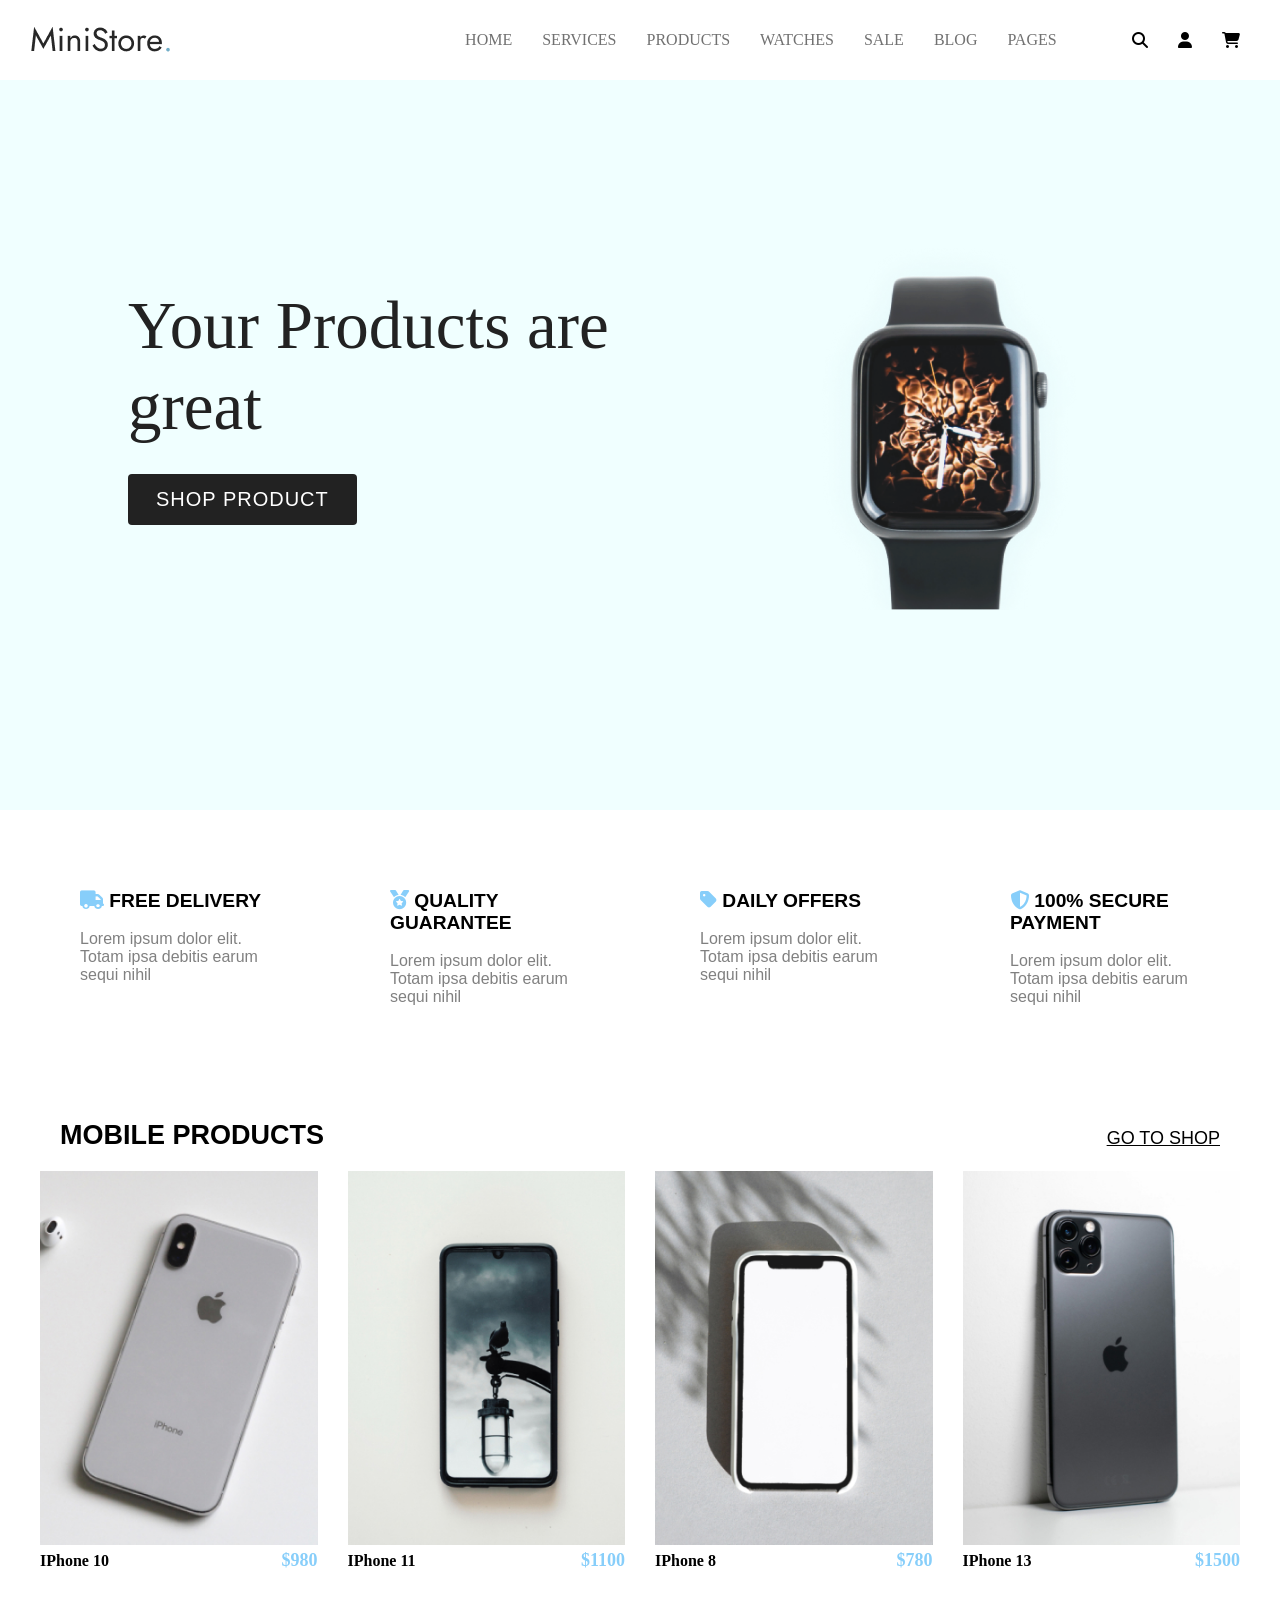
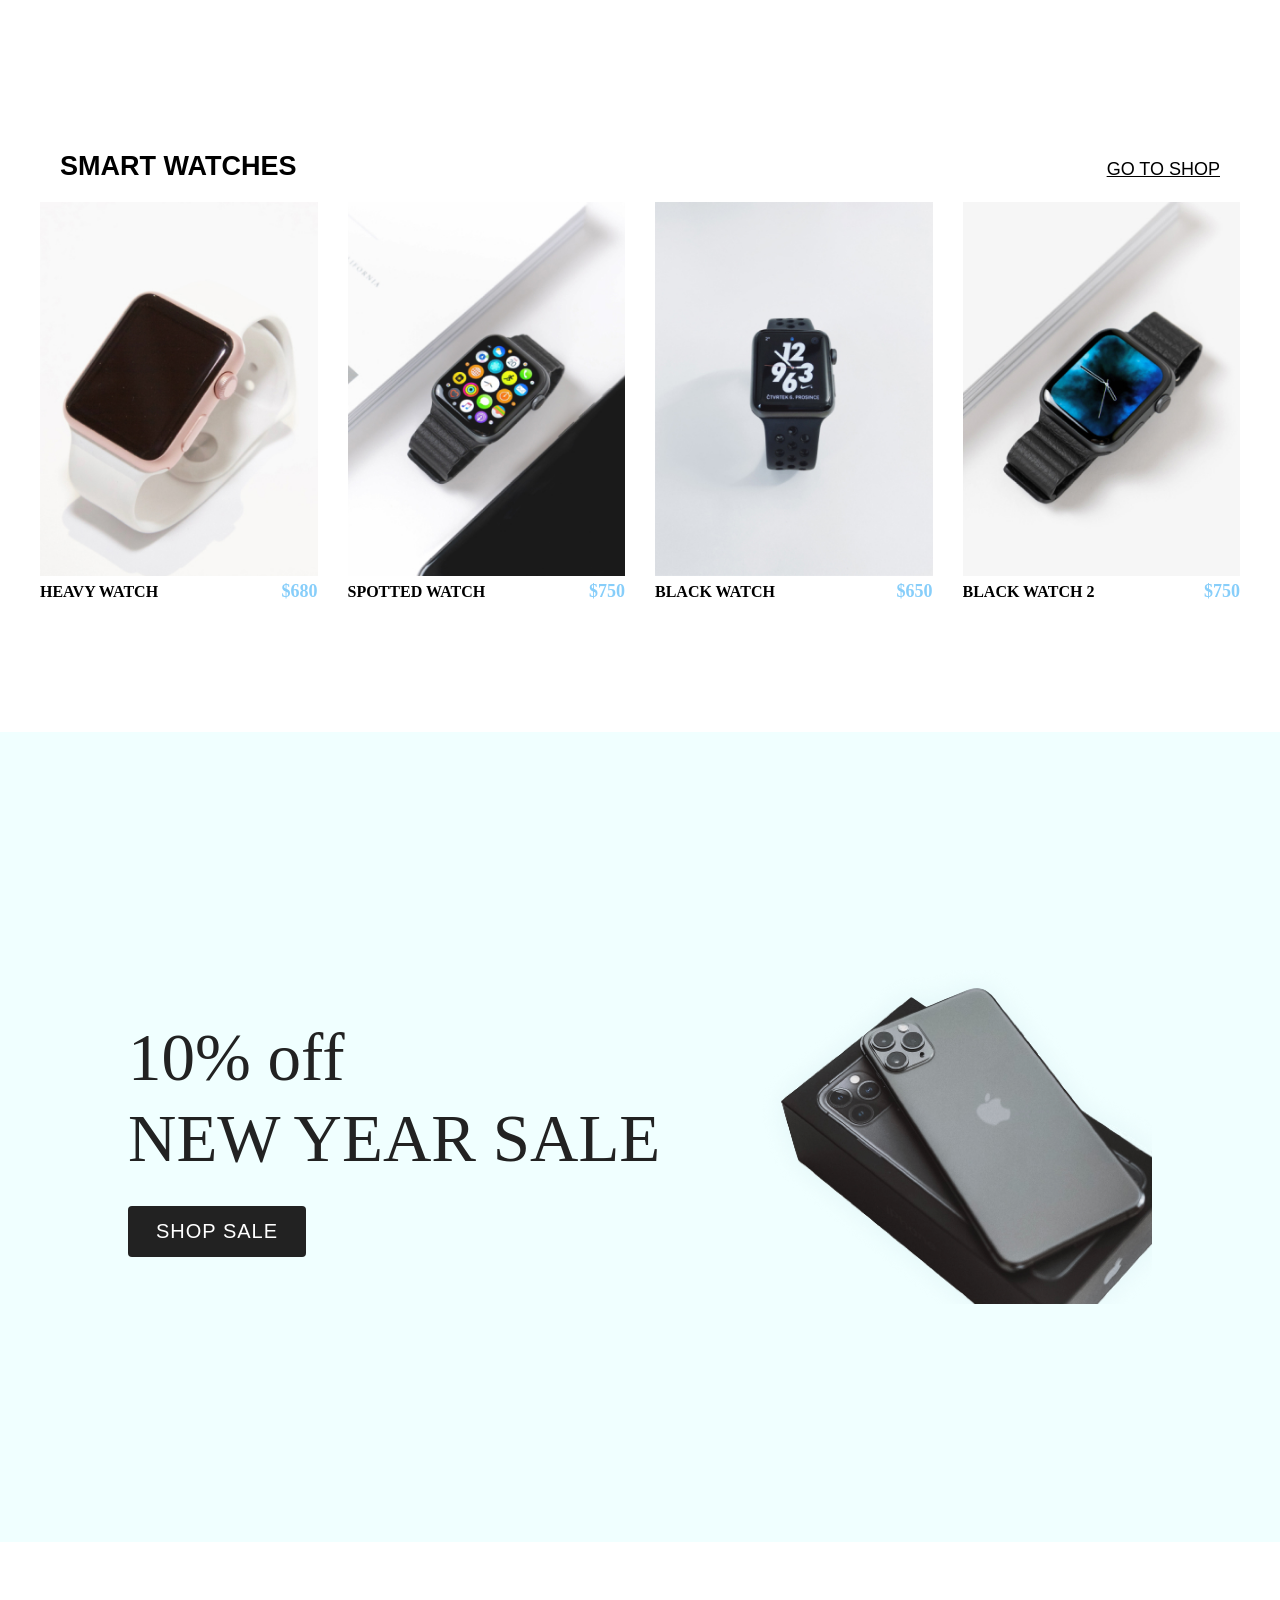
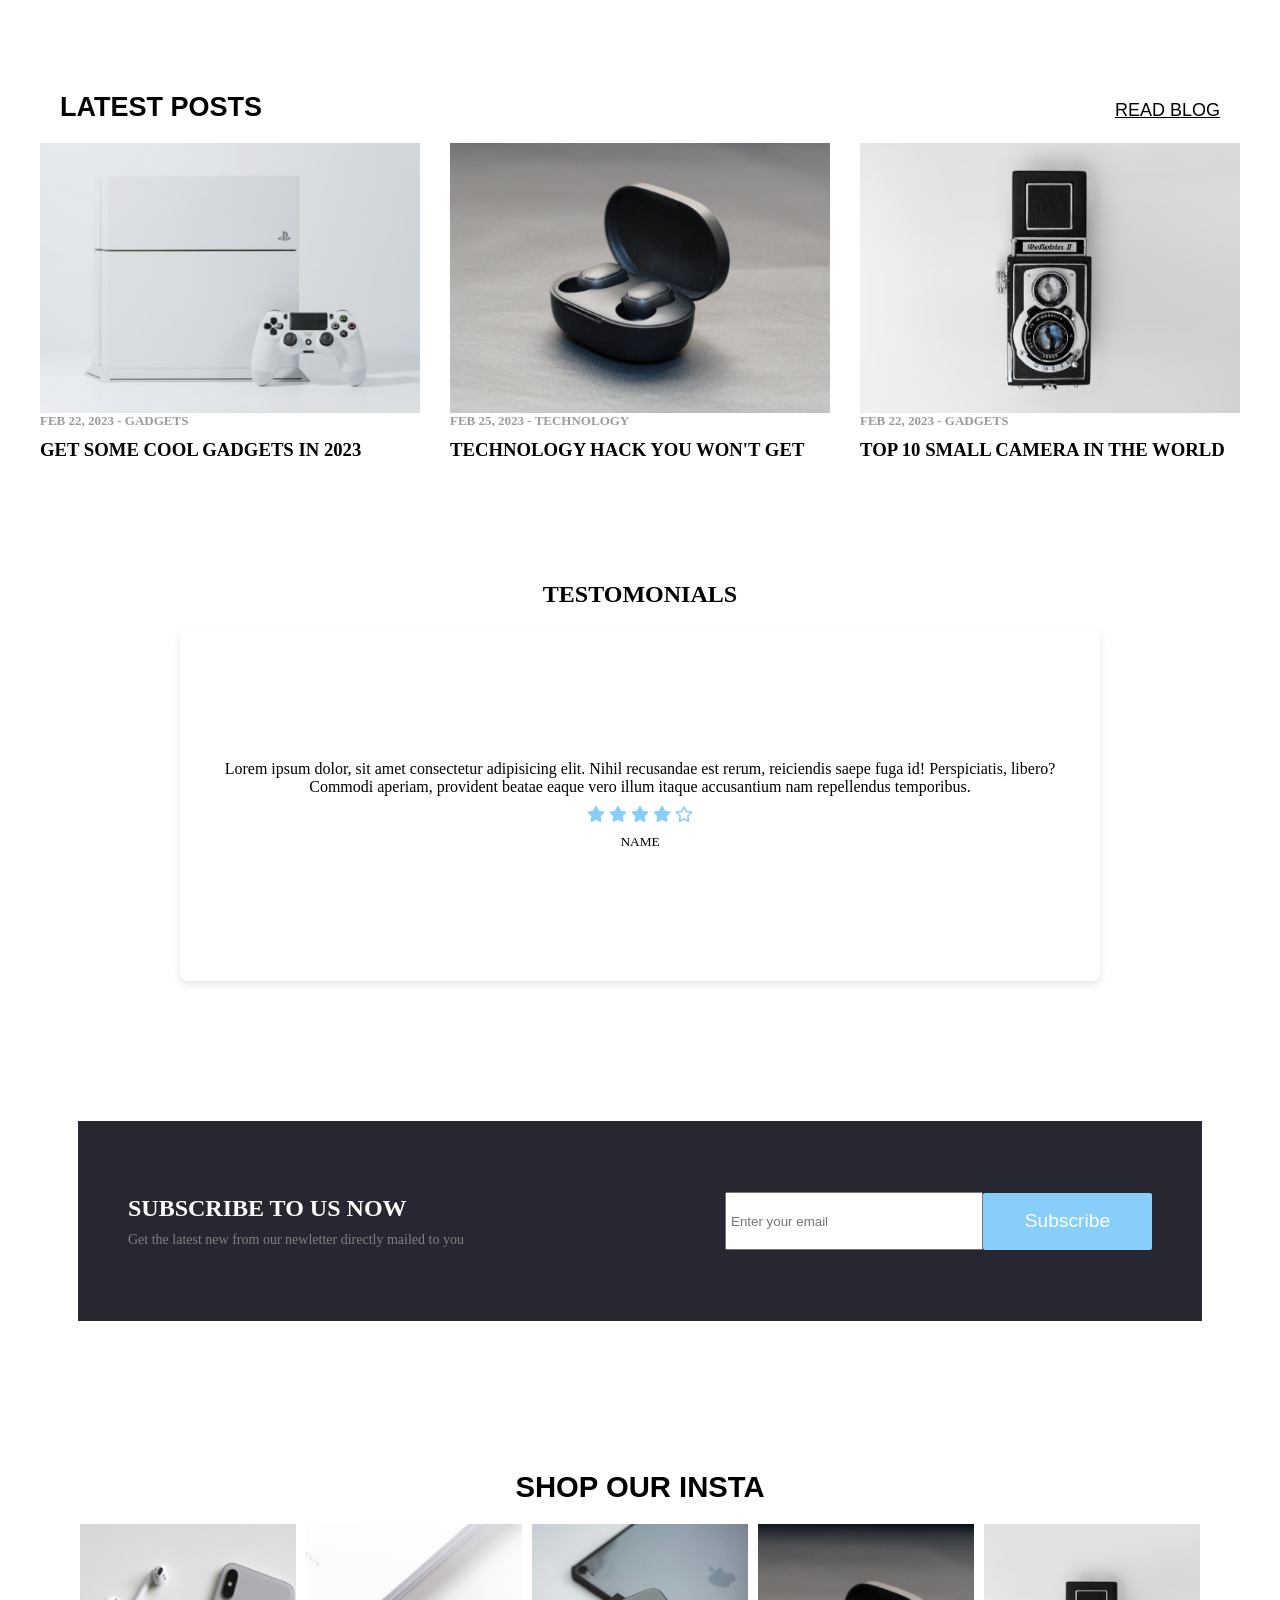
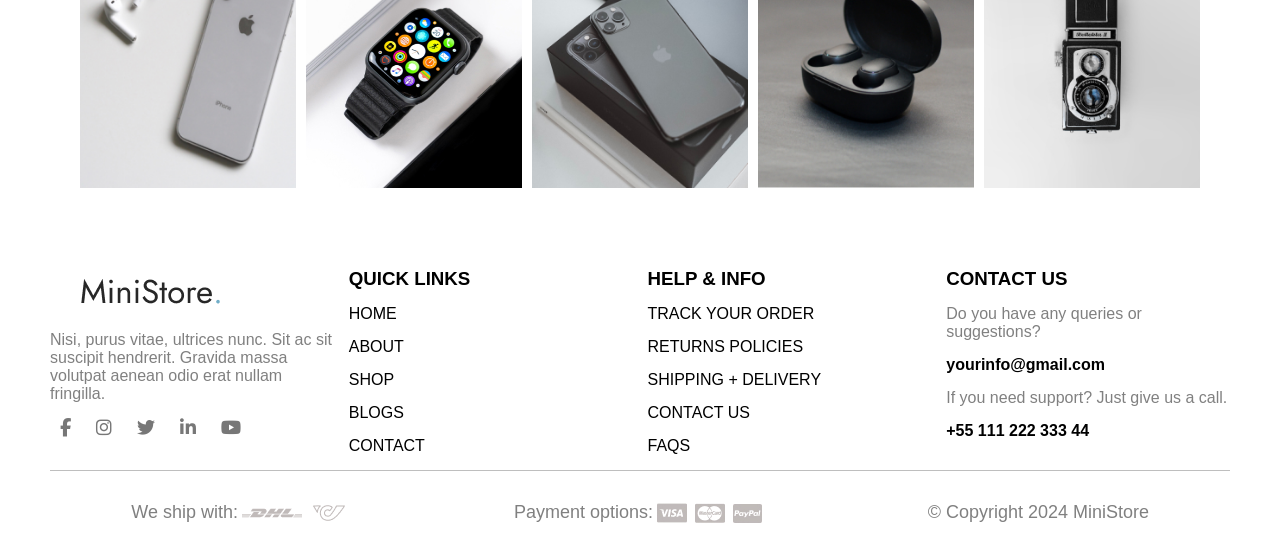
==== commit f7bb011b: "Hidden the buttons+ removed extra cards for better looks" ====
--- a/MiniStore/index.html
+++ b/MiniStore/index.html
@@ -212,22 +212,6 @@
                     </div>
                 </div>
                 <div class="card">
-                    <button class="add-cart">Add to Cart  <i class="fa-solid fa-cart-shopping"></i></button>
-                    <img src="./images/product-item2.jpg" alt="" class="product-image">
-                    <div class="info">
-                        <h4 class="product-name">IPhone 11</h4>
-                        <h4 class="price">$1100</h4>
-                    </div>
-                </div>
-                <div class="card">
-                    <button class="add-cart">Add to Cart  <i class="fa-solid fa-cart-shopping"></i></button>
-                    <img src="./images/product-item2.jpg" alt="" class="product-image">
-                    <div class="info">
-                        <h4 class="product-name">IPhone 11</h4>
-                        <h4 class="price">$1100</h4>
-                    </div>
-                </div>
-                <div class="card">
                     <button class="add-cart">Add to Cart   <i class="fa-solid fa-cart-shopping"></i></button>
                     <img src="./images/product-item3.jpg" alt="" class="product-image">
                     <div class="info">
--- a/MiniStore/products.css
+++ b/MiniStore/products.css
@@ -5,6 +5,9 @@
 
 }
 /* video i tried to mimic scrolling from https://www.youtube.com/watch?v=gzXyRa7jwk4 */
+#next-prev-btns{
+    display: none;
+}
 .cards{
     display: grid;
     grid-template-columns: auto auto auto auto ;
